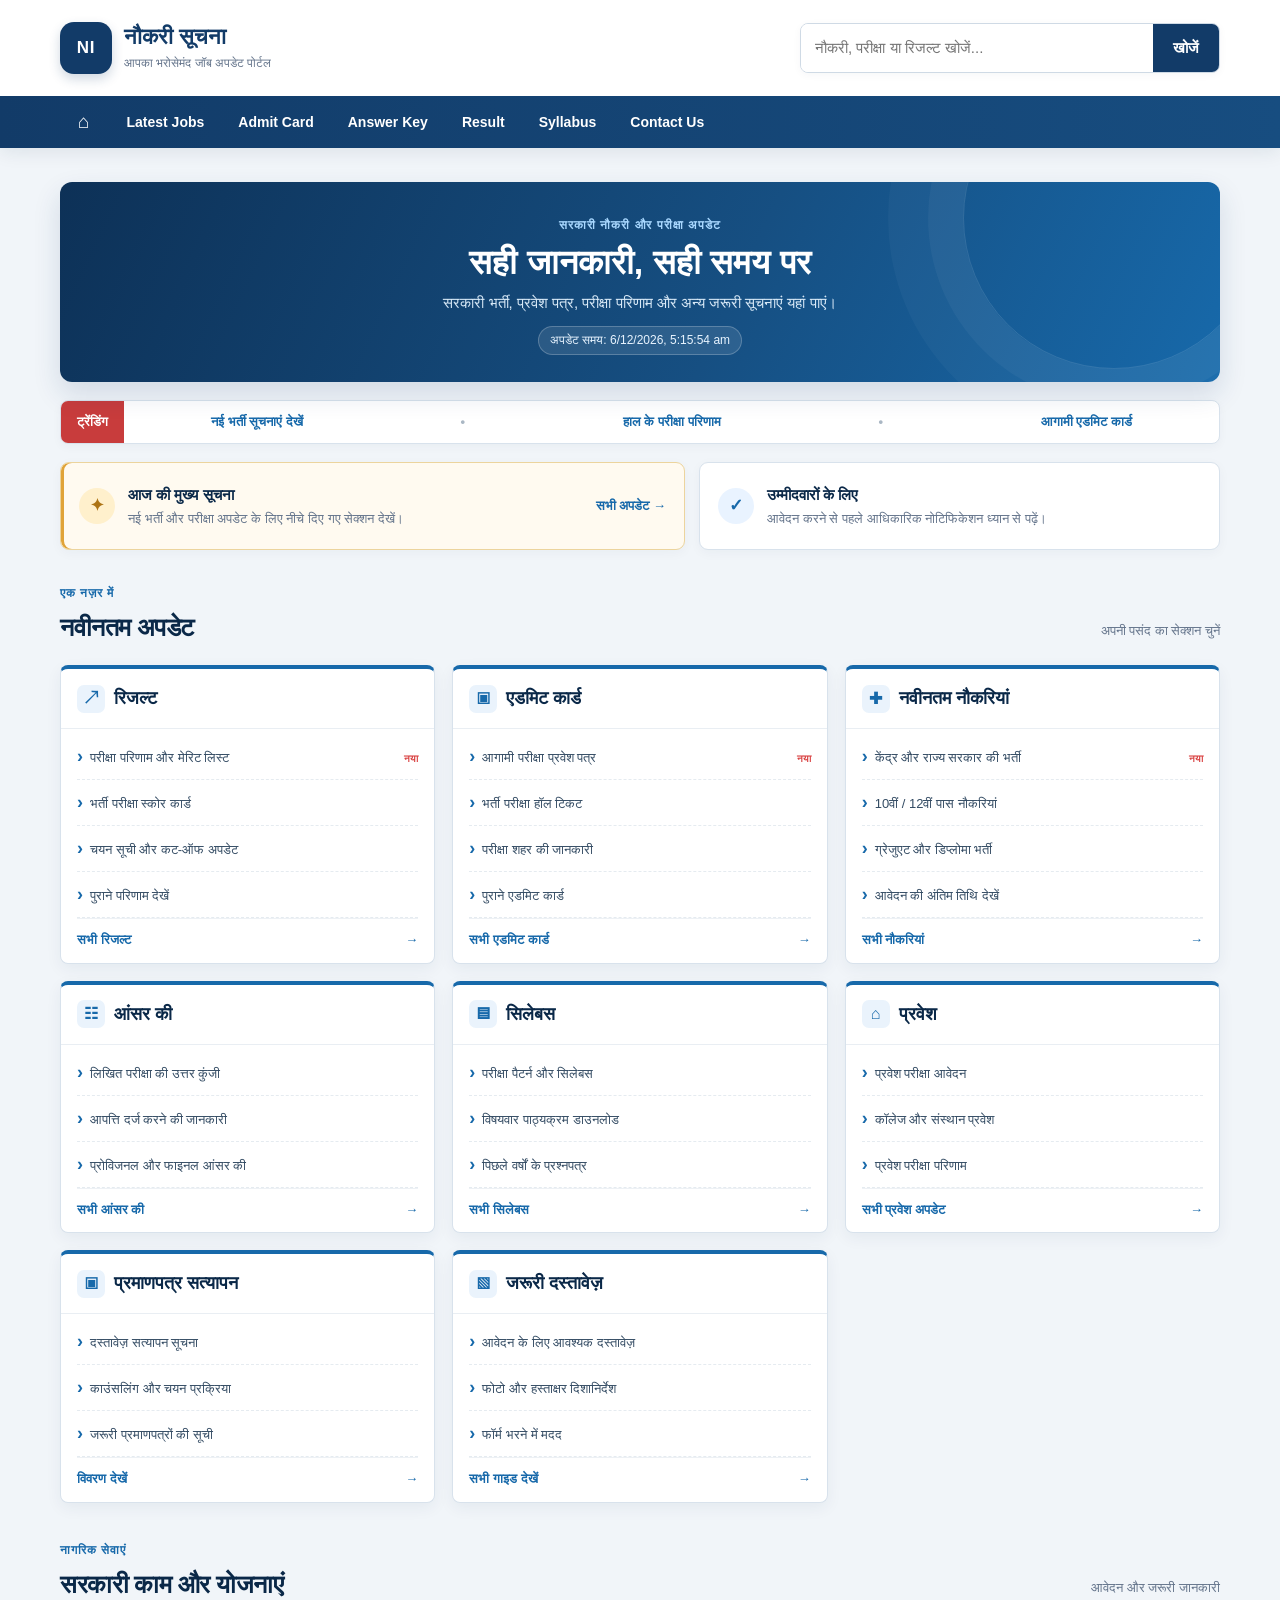
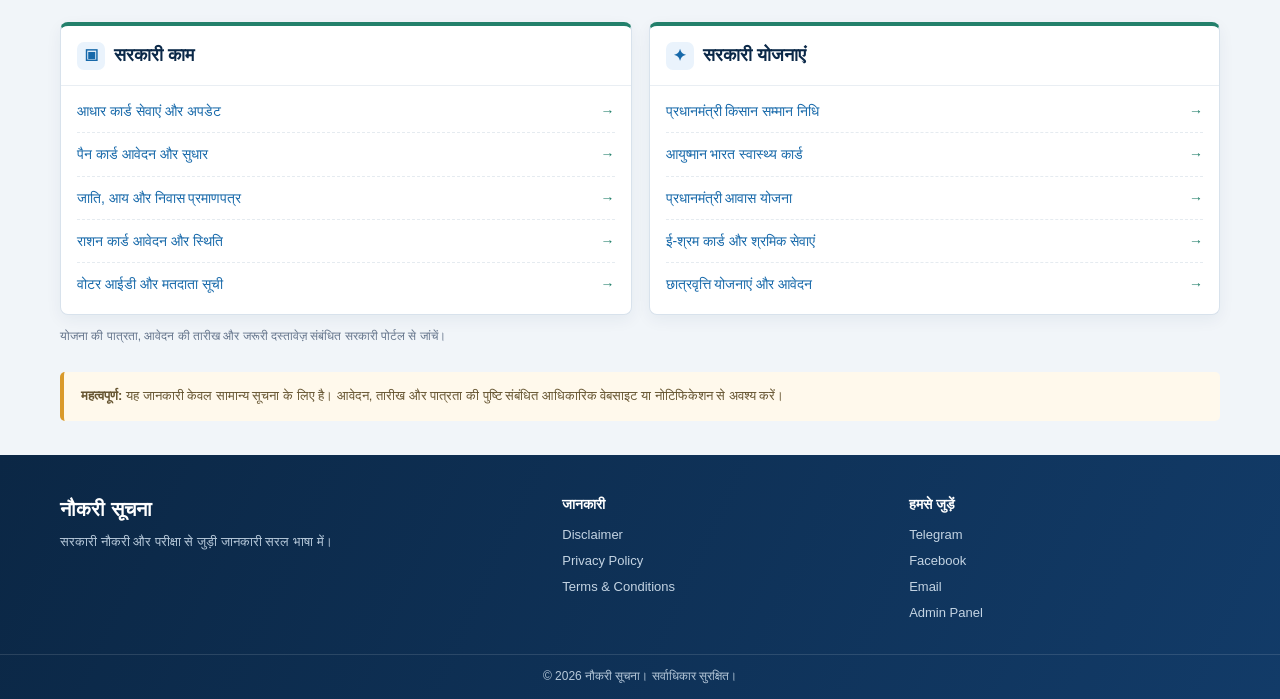
==== index.html @ ae05dd3a "Rename indexhtml to index.html" ====
<!DOCTYPE html>
<html lang="hi">
<head>
  <meta charset="UTF-8">
  <meta name="viewport" content="width=device-width, initial-scale=1">
  <meta name="description" content="नवीनतम सरकारी नौकरी, रिजल्ट, एडमिट कार्ड, आंसर की और परीक्षा अपडेट एक ही जगह पर पाएं।">
  <meta name="theme-color" content="#123b68">
  <title>नौकरी सूचना — Latest Government Jobs & Exam Updates</title>
  <link rel="stylesheet" href="styles.css">
</head>
<body>
  <header class="site-header">
    <div class="topbar">
      <a class="brand" href="#home" aria-label="नौकरी सूचना होम">
        <span class="brand-mark" aria-hidden="true">NI</span>
        <span class="brand-copy"><strong>नौकरी सूचना</strong><small>आपका भरोसेमंद जॉब अपडेट पोर्टल</small></span>
      </a>
      <form class="search-form" role="search" action="#updates">
        <label class="visually-hidden" for="site-search">नौकरी या परीक्षा खोजें</label>
        <input id="site-search" type="search" placeholder="नौकरी, परीक्षा या रिजल्ट खोजें...">
        <button type="submit">खोजें</button>
      </form>
    </div>
    <nav class="main-nav" aria-label="मुख्य नेविगेशन">
      <div class="nav-inner">
        <a class="nav-home" href="#home">⌂ <span class="visually-hidden">होम</span></a>
        <a href="#latest-jobs">Latest Jobs</a>
        <a href="#admit-card">Admit Card</a>
        <a href="#answer-key">Answer Key</a>
        <a href="#result">Result</a>
        <a href="#syllabus">Syllabus</a>
        <a href="#contact">Contact Us</a>
      </div>
    </nav>
  </header>

  <main id="home" class="page-wrap">
    <section class="welcome" aria-labelledby="welcome-title">
      <p class="eyebrow">सरकारी नौकरी और परीक्षा अपडेट</p>
      <h1 id="welcome-title">सही जानकारी, सही समय पर</h1>
      <p>सरकारी भर्ती, प्रवेश पत्र, परीक्षा परिणाम और अन्य जरूरी सूचनाएं यहां पाएं।</p>
      <div class="live-time">अपडेट समय: <time id="currentTime">लोड हो रहा है...</time></div>
    </section>

    <section class="ticker" aria-label="ट्रेंडिंग अपडेट">
      <span class="ticker-label">ट्रेंडिंग</span>
      <div class="ticker-links">
        <a href="#latest-jobs">नई भर्ती सूचनाएं देखें</a>
        <span aria-hidden="true">•</span>
        <a href="#result">हाल के परीक्षा परिणाम</a>
        <span aria-hidden="true">•</span>
        <a href="#admit-card">आगामी एडमिट कार्ड</a>
      </div>
    </section>

    <section class="notice-section" aria-label="महत्वपूर्ण सूचनाएं">
      <div class="notice-box notice-primary">
        <span class="notice-icon" aria-hidden="true">✦</span>
        <div><h2>आज की मुख्य सूचना</h2><p>नई भर्ती और परीक्षा अपडेट के लिए नीचे दिए गए सेक्शन देखें।</p></div>
        <a href="#latest-jobs" class="text-link">सभी अपडेट <span aria-hidden="true">→</span></a>
      </div>
      <div class="notice-box">
        <span class="notice-icon notice-icon-muted" aria-hidden="true">✓</span>
        <div><h2>उम्मीदवारों के लिए</h2><p>आवेदन करने से पहले आधिकारिक नोटिफिकेशन ध्यान से पढ़ें।</p></div>
      </div>
    </section>

    <section class="updates-section" id="updates" aria-labelledby="updates-title">
      <div class="section-heading">
        <div><p class="eyebrow">एक नज़र में</p><h2 id="updates-title">नवीनतम अपडेट</h2></div>
        <span class="heading-note">अपनी पसंद का सेक्शन चुनें</span>
      </div>

      <div class="updates-grid">
        <article class="update-card" id="result">
          <h3><span class="card-icon" aria-hidden="true">↗</span> रिजल्ट</h3>
          <ul class="update-list">
            <li><a href="#result">परीक्षा परिणाम और मेरिट लिस्ट</a><span class="tag tag-new">नया</span></li>
            <li><a href="#result">भर्ती परीक्षा स्कोर कार्ड</a></li>
            <li><a href="#result">चयन सूची और कट-ऑफ अपडेट</a></li>
            <li><a href="#result">पुराने परिणाम देखें</a></li>
          </ul>
          <a class="card-more" href="#result">सभी रिजल्ट <span aria-hidden="true">→</span></a>
        </article>

        <article class="update-card" id="admit-card">
          <h3><span class="card-icon" aria-hidden="true">▣</span> एडमिट कार्ड</h3>
          <ul class="update-list">
            <li><a href="#admit-card">आगामी परीक्षा प्रवेश पत्र</a><span class="tag tag-new">नया</span></li>
            <li><a href="#admit-card">भर्ती परीक्षा हॉल टिकट</a></li>
            <li><a href="#admit-card">परीक्षा शहर की जानकारी</a></li>
            <li><a href="#admit-card">पुराने एडमिट कार्ड</a></li>
          </ul>
          <a class="card-more" href="#admit-card">सभी एडमिट कार्ड <span aria-hidden="true">→</span></a>
        </article>

        <article class="update-card" id="latest-jobs">
          <h3><span class="card-icon" aria-hidden="true">✚</span> नवीनतम नौकरियां</h3>
          <ul class="update-list">
            <li><a href="#latest-jobs">केंद्र और राज्य सरकार की भर्ती</a><span class="tag tag-new">नया</span></li>
            <li><a href="#latest-jobs">10वीं / 12वीं पास नौकरियां</a></li>
            <li><a href="#latest-jobs">ग्रेजुएट और डिप्लोमा भर्ती</a></li>
            <li><a href="#latest-jobs">आवेदन की अंतिम तिथि देखें</a></li>
          </ul>
          <a class="card-more" href="#latest-jobs">सभी नौकरियां <span aria-hidden="true">→</span></a>
        </article>

        <article class="update-card" id="answer-key">
          <h3><span class="card-icon" aria-hidden="true">☷</span> आंसर की</h3>
          <ul class="update-list">
            <li><a href="#answer-key">लिखित परीक्षा की उत्तर कुंजी</a></li>
            <li><a href="#answer-key">आपत्ति दर्ज करने की जानकारी</a></li>
            <li><a href="#answer-key">प्रोविजनल और फाइनल आंसर की</a></li>
          </ul>
          <a class="card-more" href="#answer-key">सभी आंसर की <span aria-hidden="true">→</span></a>
        </article>

        <article class="update-card" id="syllabus">
          <h3><span class="card-icon" aria-hidden="true">▤</span> सिलेबस</h3>
          <ul class="update-list">
            <li><a href="#syllabus">परीक्षा पैटर्न और सिलेबस</a></li>
            <li><a href="#syllabus">विषयवार पाठ्यक्रम डाउनलोड</a></li>
            <li><a href="#syllabus">पिछले वर्षों के प्रश्नपत्र</a></li>
          </ul>
          <a class="card-more" href="#syllabus">सभी सिलेबस <span aria-hidden="true">→</span></a>
        </article>

        <article class="update-card" id="admission">
          <h3><span class="card-icon" aria-hidden="true">⌂</span> प्रवेश</h3>
          <ul class="update-list">
            <li><a href="#admission">प्रवेश परीक्षा आवेदन</a></li>
            <li><a href="#admission">कॉलेज और संस्थान प्रवेश</a></li>
            <li><a href="#admission">प्रवेश परीक्षा परिणाम</a></li>
          </ul>
          <a class="card-more" href="#admission">सभी प्रवेश अपडेट <span aria-hidden="true">→</span></a>
        </article>

        <article class="update-card" id="certificate">
          <h3><span class="card-icon" aria-hidden="true">▣</span> प्रमाणपत्र सत्यापन</h3>
          <ul class="update-list">
            <li><a href="#certificate">दस्तावेज़ सत्यापन सूचना</a></li>
            <li><a href="#certificate">काउंसलिंग और चयन प्रक्रिया</a></li>
            <li><a href="#certificate">जरूरी प्रमाणपत्रों की सूची</a></li>
          </ul>
          <a class="card-more" href="#certificate">विवरण देखें <span aria-hidden="true">→</span></a>
        </article>

        <article class="update-card" id="documents">
          <h3><span class="card-icon" aria-hidden="true">▧</span> जरूरी दस्तावेज़</h3>
          <ul class="update-list">
            <li><a href="#documents">आवेदन के लिए आवश्यक दस्तावेज़</a></li>
            <li><a href="#documents">फोटो और हस्ताक्षर दिशानिर्देश</a></li>
            <li><a href="#documents">फॉर्म भरने में मदद</a></li>
          </ul>
          <a class="card-more" href="#documents">सभी गाइड देखें <span aria-hidden="true">→</span></a>
        </article>
      </div>
    </section>

    <section class="services-section" id="sarkari-seva" aria-labelledby="services-title">
      <div class="section-heading">
        <div><p class="eyebrow">नागरिक सेवाएं</p><h2 id="services-title">सरकारी काम और योजनाएं</h2></div>
        <span class="heading-note">आवेदन और जरूरी जानकारी</span>
      </div>
      <div class="services-grid">
        <article class="service-card">
          <h3><span class="card-icon" aria-hidden="true">▣</span> सरकारी काम</h3>
          <ul class="service-list">
            <li><a href="#sarkari-seva">आधार कार्ड सेवाएं और अपडेट</a><span aria-hidden="true">→</span></li>
            <li><a href="#sarkari-seva">पैन कार्ड आवेदन और सुधार</a><span aria-hidden="true">→</span></li>
            <li><a href="#sarkari-seva">जाति, आय और निवास प्रमाणपत्र</a><span aria-hidden="true">→</span></li>
            <li><a href="#sarkari-seva">राशन कार्ड आवेदन और स्थिति</a><span aria-hidden="true">→</span></li>
            <li><a href="#sarkari-seva">वोटर आईडी और मतदाता सूची</a><span aria-hidden="true">→</span></li>
          </ul>
        </article>
        <article class="service-card">
          <h3><span class="card-icon" aria-hidden="true">✦</span> सरकारी योजनाएं</h3>
          <ul class="service-list">
            <li><a href="#sarkari-seva">प्रधानमंत्री किसान सम्मान निधि</a><span aria-hidden="true">→</span></li>
            <li><a href="#sarkari-seva">आयुष्मान भारत स्वास्थ्य कार्ड</a><span aria-hidden="true">→</span></li>
            <li><a href="#sarkari-seva">प्रधानमंत्री आवास योजना</a><span aria-hidden="true">→</span></li>
            <li><a href="#sarkari-seva">ई-श्रम कार्ड और श्रमिक सेवाएं</a><span aria-hidden="true">→</span></li>
            <li><a href="#sarkari-seva">छात्रवृत्ति योजनाएं और आवेदन</a><span aria-hidden="true">→</span></li>
          </ul>
        </article>
      </div>
      <p class="services-note">योजना की पात्रता, आवेदन की तारीख और जरूरी दस्तावेज़ संबंधित सरकारी पोर्टल से जांचें।</p>
    </section>

    <aside class="disclaimer" aria-label="महत्वपूर्ण डिस्क्लेमर">
      <strong>महत्वपूर्ण:</strong> यह जानकारी केवल सामान्य सूचना के लिए है। आवेदन, तारीख और पात्रता की पुष्टि संबंधित आधिकारिक वेबसाइट या नोटिफिकेशन से अवश्य करें।
    </aside>
  </main>

  <footer class="site-footer" id="contact">
    <div class="footer-inner">
      <div class="footer-about"><a class="footer-brand" href="#home">नौकरी सूचना</a><p>सरकारी नौकरी और परीक्षा से जुड़ी जानकारी सरल भाषा में।</p></div>
      <div class="footer-links"><h2>जानकारी</h2><a href="#disclaimer">Disclaimer</a><a href="#privacy">Privacy Policy</a><a href="#terms">Terms &amp; Conditions</a></div>
      <div class="footer-links"><h2>हमसे जुड़ें</h2><a href="#contact">Telegram</a><a href="#contact">Facebook</a><a href="mailto:info@example.com">Email</a><a href="admin.html">Admin Panel</a></div>
    </div>
    <div class="copyright">© <span id="year">2025</span> नौकरी सूचना। सर्वाधिकार सुरक्षित।</div>
  </footer>
  <script src="script.js"></script>
</body>
</html>
---- styles.css ----
* {
  box-sizing: border-box;
}

:root {
  color-scheme: light;
  --navy: #123b68;
  --navy-dark: #0b2a4c;
  --blue: #1769aa;
  --ink: #1d2b3c;
  --muted: #64748b;
  --line: #dce5ee;
  --surface: #ffffff;
  --page: #f3f6fa;
  --red: #d94343;
}

html {
  scroll-behavior: smooth;
}

body {
  margin: 0;
  background: var(--page);
  color: var(--ink);
  font-family: Arial, "Noto Sans Devanagari", "Mangal", sans-serif;
  font-size: 15px;
  line-height: 1.6;
}

a {
  color: inherit;
  text-decoration: none;
}

a:focus-visible,
button:focus-visible,
input:focus-visible {
  outline: 3px solid #f3b443;
  outline-offset: 3px;
}

.site-header {
  background: var(--surface);
  box-shadow: 0 2px 12px rgb(15 40 70 / 8%);
}

.topbar,
.nav-inner,
.page-wrap,
.footer-inner {
  width: min(1160px, calc(100% - 40px));
  margin-inline: auto;
}

.topbar {
  min-height: 96px;
  display: flex;
  align-items: center;
  justify-content: space-between;
  gap: 28px;
}

.brand {
  display: inline-flex;
  align-items: center;
  gap: 12px;
  color: var(--navy);
}

.brand-mark {
  width: 52px;
  height: 52px;
  display: grid;
  place-items: center;
  border-radius: 13px;
  background: var(--navy);
  color: #fff;
  font-size: 17px;
  font-weight: 800;
  letter-spacing: .04em;
}

.brand-copy strong,
.brand-copy small {
  display: block;
}

.brand-copy strong {
  font-size: 22px;
  line-height: 1.25;
}

.brand-copy small {
  margin-top: 3px;
  color: var(--muted);
  font-size: 12px;
}

.search-form {
  display: flex;
  width: min(420px, 48%);
  border: 1px solid var(--line);
  border-radius: 8px;
  background: #fff;
  overflow: hidden;
}

.search-form input {
  min-width: 0;
  flex: 1;
  padding: 12px 14px;
  border: 0;
  color: var(--ink);
  font: inherit;
}

.search-form input:focus {
  outline: none;
}

.search-form button {
  padding: 0 20px;
  border: 0;
  background: var(--navy);
  color: #fff;
  font: inherit;
  font-weight: 700;
  cursor: pointer;
}

.main-nav {
  background: var(--navy);
  color: #fff;
}

.nav-inner {
  display: flex;
  align-items: center;
  min-height: 48px;
  gap: 4px;
}

.nav-inner a {
  padding: 11px 15px;
  font-size: 14px;
  font-weight: 700;
  transition: background .18s ease;
}

.nav-inner a:hover,
.nav-inner a:focus-visible {
  background: var(--navy-dark);
}

.nav-inner .nav-home {
  padding-inline: 18px;
  font-size: 19px;
}

.page-wrap {
  padding-top: 30px;
  padding-bottom: 34px;
}

.welcome {
  padding: 24px 28px 20px;
  border: 1px solid #d9e7f4;
  border-radius: 12px;
  background: linear-gradient(115deg, #eaf4ff, #fff 70%);
  text-align: center;
}

.eyebrow {
  margin: 0 0 4px;
  color: var(--blue);
  font-size: 12px;
  font-weight: 800;
  letter-spacing: .08em;
  text-transform: uppercase;
}

.welcome h1 {
  margin: 0;
  color: var(--navy-dark);
  font-size: clamp(25px, 4vw, 34px);
  line-height: 1.3;
}

.welcome > p:not(.eyebrow) {
  margin: 7px 0 8px;
  color: var(--muted);
}

.live-time {
  color: #52677d;
  font-size: 12px;
}

.ticker {
  display: flex;
  align-items: stretch;
  min-height: 44px;
  margin: 18px 0;
  border: 1px solid var(--line);
  border-radius: 8px;
  background: #fff;
  overflow: hidden;
}

.ticker-label {
  display: grid;
  flex: 0 0 auto;
  place-items: center;
  padding: 0 16px;
  background: var(--red);
  color: #fff;
  font-size: 13px;
  font-weight: 800;
}

.ticker-links {
  display: flex;
  align-items: center;
  justify-content: space-around;
  flex: 1;
  gap: 12px;
  padding: 7px 14px;
  color: var(--blue);
  font-size: 13px;
  font-weight: 700;
}

.ticker-links a:hover,
.update-list a:hover,
.footer-links a:hover {
  text-decoration: underline;
}

.ticker-links span {
  color: #aab7c4;
}

.notice-section {
  display: grid;
  grid-template-columns: 1.2fr 1fr;
  gap: 14px;
  margin-bottom: 34px;
}

.notice-box {
  display: flex;
  align-items: center;
  gap: 13px;
  min-height: 88px;
  padding: 16px 18px;
  border: 1px solid var(--line);
  border-radius: 9px;
  background: #fff;
}

.notice-primary {
  border-color: #f2d89c;
  background: #fffaf0;
}

.notice-icon {
  display: grid;
  flex: 0 0 36px;
  width: 36px;
  height: 36px;
  place-items: center;
  border-radius: 50%;
  background: #fff0cc;
  color: #ad7414;
  font-size: 17px;
  font-weight: 800;
}

.notice-icon-muted {
  background: #e9f3ff;
  color: var(--blue);
}

.notice-box h2 {
  margin: 0 0 2px;
  color: var(--navy-dark);
  font-size: 15px;
}

.notice-box p {
  margin: 0;
  color: var(--muted);
  font-size: 13px;
}

.text-link {
  margin-left: auto;
  white-space: nowrap;
  color: var(--blue);
  font-size: 13px;
  font-weight: 700;
}

.section-heading {
  display: flex;
  align-items: end;
  justify-content: space-between;
  margin-bottom: 15px;
}

.section-heading h2 {
  margin: 0;
  color: var(--navy-dark);
  font-size: 25px;
}

.heading-note {
  padding-bottom: 5px;
  color: var(--muted);
  font-size: 13px;
}

.updates-grid {
  display: grid;
  grid-template-columns: repeat(3, minmax(0, 1fr));
  gap: 17px;
}

.update-card {
  display: flex;
  min-height: 250px;
  flex-direction: column;
  border: 1px solid var(--line);
  border-top: 4px solid var(--blue);
  border-radius: 8px;
  background: var(--surface);
  box-shadow: 0 3px 12px rgb(21 49 78 / 4%);
  overflow: hidden;
}

.update-card h3 {
  display: flex;
  align-items: center;
  gap: 9px;
  margin: 0;
  padding: 13px 16px;
  border-bottom: 1px solid #e9eef3;
  color: var(--navy-dark);
  font-size: 18px;
}

.card-icon {
  display: grid;
  width: 28px;
  height: 28px;
  place-items: center;
  border-radius: 7px;
  background: #eaf3fc;
  color: var(--blue);
  font-size: 16px;
}

.update-list {
  display: grid;
  gap: 0;
  margin: 0;
  padding: 5px 16px 0;
  list-style: none;
}

.update-list li {
  display: flex;
  align-items: baseline;
  justify-content: space-between;
  gap: 7px;
  padding: 9px 0;
  border-bottom: 1px dashed #e5ebf0;
  color: #334b63;
  font-size: 13px;
}

.update-list li::before {
  content: "›";
  color: var(--blue);
  font-size: 18px;
  font-weight: 800;
}

.update-list li a {
  flex: 1;
}

.tag {
  color: var(--red);
  font-size: 10px;
  font-weight: 800;
  text-transform: uppercase;
}

.card-more {
  display: flex;
  justify-content: space-between;
  margin: auto 16px 12px;
  padding-top: 11px;
  color: var(--blue);
  font-size: 13px;
  font-weight: 800;
}

.disclaimer {
  margin-top: 26px;
  padding: 14px 17px;
  border-left: 4px solid #e0a338;
  border-radius: 5px;
  background: #fff9ec;
  color: #665531;
  font-size: 13px;
}

.site-footer {
  background: #102f51;
  color: #dce7f1;
}

.footer-inner {
  display: grid;
  grid-template-columns: 1.5fr 1fr 1fr;
  gap: 36px;
  padding-top: 32px;
  padding-bottom: 27px;
}

.footer-brand {
  color: #fff;
  font-size: 20px;
  font-weight: 800;
}

.footer-about p {
  max-width: 330px;
  margin: 7px 0 0;
  color: #b7c9da;
  font-size: 13px;
}

.footer-links {
  display: grid;
  align-content: start;
  gap: 5px;
  font-size: 13px;
}

.footer-links h2 {
  margin: 0 0 5px;
  color: #fff;
  font-size: 14px;
}

.footer-links a {
  width: fit-content;
  color: #c4d4e3;
}

.copyright {
  padding: 12px 20px;
  border-top: 1px solid rgb(255 255 255 / 12%);
  color: #b7c9da;
  font-size: 12px;
  text-align: center;
}

.visually-hidden {
  position: absolute;
  width: 1px;
  height: 1px;
  padding: 0;
  margin: -1px;
  overflow: hidden;
  clip: rect(0, 0, 0, 0);
  white-space: nowrap;
  border: 0;
}

@media (max-width: 800px) {
  .nav-inner {
    width: 100%;
    overflow-x: auto;
    scrollbar-width: thin;
  }

  .nav-inner a {
    flex: 0 0 auto;
  }

  .updates-grid {
    grid-template-columns: repeat(2, minmax(0, 1fr));
  }

  .notice-section {
    grid-template-columns: 1fr;
  }
}

@media (max-width: 560px) {
  .topbar,
  .page-wrap,
  .footer-inner {
    width: min(100% - 28px, 1160px);
  }

  .topbar {
    min-height: auto;
    align-items: stretch;
    flex-direction: column;
    gap: 13px;
    padding-top: 15px;
    padding-bottom: 14px;
  }

  .brand-mark {
    width: 45px;
    height: 45px;
  }

  .brand-copy strong {
    font-size: 19px;
  }

  .search-form {
    width: 100%;
  }

  .search-form input {
    padding: 10px 12px;
    font-size: 13px;
  }

  .search-form button {
    padding-inline: 16px;
  }

  .nav-inner a {
    padding: 10px 12px;
    font-size: 13px;
  }

  .page-wrap {
    padding-top: 18px;
  }

  .welcome {
    padding: 19px 14px 16px;
  }

  .welcome > p:not(.eyebrow) {
    font-size: 13px;
  }

  .ticker {
    align-items: stretch;
  }

  .ticker-label {
    padding-inline: 11px;
    font-size: 12px;
  }

  .ticker-links {
    flex-wrap: wrap;
    justify-content: flex-start;
    gap: 3px 8px;
    padding: 8px 10px;
    font-size: 12px;
  }

  .notice-section {
    gap: 10px;
    margin-bottom: 26px;
  }

  .notice-box {
    align-items: flex-start;
    padding: 13px;
  }

  .text-link {
    align-self: center;
    font-size: 12px;
  }

  .section-heading {
    align-items: flex-start;
    flex-direction: column;
    gap: 2px;
  }

  .section-heading h2 {
    font-size: 22px;
  }

  .updates-grid {
    grid-template-columns: 1fr;
    gap: 12px;
  }

  .update-card {
    min-height: auto;
  }

  .footer-inner {
    grid-template-columns: 1fr 1fr;
    gap: 22px 16px;
  }

  .footer-about {
    grid-column: 1 / -1;
  }
}

@media (prefers-reduced-motion: reduce) {
  html {
    scroll-behavior: auto;
  }
}

/* Refined visual finish */
:root {
  --navy: #123b68;
  --navy-dark: #0a2848;
  --blue: #1769aa;
  --page: #f1f5f9;
  --line: #d8e2ec;
}

.site-header {
  position: relative;
  z-index: 5;
  box-shadow: 0 4px 18px rgb(15 40 70 / 9%);
}

.brand-mark {
  border-radius: 14px;
  box-shadow: 0 5px 12px rgb(18 59 104 / 20%);
}

.search-form {
  border-color: #cfdae5;
  box-shadow: 0 2px 8px rgb(20 48 76 / 4%);
}

.search-form button {
  transition: background .18s ease;
}

.search-form button:hover {
  background: #0a2848;
}

.main-nav {
  background: linear-gradient(90deg, #123b68, #174d80);
}

.nav-inner a {
  border-radius: 6px;
}

.page-wrap {
  padding-top: 34px;
}

.welcome {
  position: relative;
  overflow: hidden;
  padding: 34px 28px 27px;
  border: 0;
  background: linear-gradient(115deg, #0d3157 0%, #164f82 58%, #1769aa 100%);
  box-shadow: 0 12px 28px rgb(18 59 104 / 14%);
  color: #fff;
}

.welcome::after {
  position: absolute;
  top: -115px;
  right: -45px;
  width: 300px;
  height: 300px;
  border: 1px solid rgb(255 255 255 / 12%);
  border-radius: 50%;
  box-shadow: 0 0 0 35px rgb(255 255 255 / 4%), 0 0 0 75px rgb(255 255 255 / 3%);
  content: "";
  pointer-events: none;
}

.welcome .eyebrow {
  color: #a9d8ff;
}

.welcome h1 {
  position: relative;
  z-index: 1;
  color: #fff;
}

.welcome > p:not(.eyebrow) {
  color: #d8e9f7;
}

.live-time {
  display: inline-block;
  margin-top: 3px;
  padding: 4px 11px;
  border: 1px solid rgb(255 255 255 / 22%);
  border-radius: 999px;
  background: rgb(255 255 255 / 10%);
  color: #e8f4ff;
}

.ticker {
  box-shadow: 0 3px 10px rgb(21 49 78 / 4%);
}

.ticker-label {
  background: #c83c3c;
}

.notice-box {
  box-shadow: 0 3px 12px rgb(21 49 78 / 4%);
}

.notice-primary {
  border-color: #ecd49d;
  box-shadow: inset 3px 0 #e0a338, 0 3px 12px rgb(21 49 78 / 4%);
}

.section-heading {
  margin-bottom: 18px;
}

.section-heading h2 {
  letter-spacing: -.02em;
}

.update-card {
  border-top-width: 4px;
  box-shadow: 0 5px 16px rgb(21 49 78 / 6%);
  transition: transform .18s ease, box-shadow .18s ease;
}

.update-card:hover {
  transform: translateY(-3px);
  box-shadow: 0 11px 24px rgb(21 49 78 / 11%);
}

.update-card h3 {
  padding-block: 15px;
}

.update-list li {
  line-height: 1.5;
}

.card-more {
  border-top: 1px solid #edf1f5;
}

.disclaimer {
  border-left-color: #d99a2b;
}

.site-footer {
  background: linear-gradient(115deg, #0b2745, #123b68);
}

.footer-inner {
  padding-top: 38px;
  padding-bottom: 31px;
}

.footer-brand:hover,
.footer-links a:hover {
  color: #fff;
}

@media (max-width: 560px) {
  .page-wrap {
    padding-top: 20px;
  }

  .welcome {
    padding: 25px 16px 21px;
  }

  .welcome::after {
    right: -190px;
  }
}

@media (prefers-reduced-motion: reduce) {
  .update-card,
  .search-form button {
    transition: none;
  }
}

.services-section {
  margin-top: 38px;
}

.services-grid {
  display: grid;
  grid-template-columns: repeat(2, minmax(0, 1fr));
  gap: 17px;
}

.service-card {
  border: 1px solid var(--line);
  border-top: 4px solid #23806b;
  border-radius: 8px;
  background: var(--surface);
  box-shadow: 0 5px 16px rgb(21 49 78 / 6%);
  overflow: hidden;
}

.service-card h3 {
  display: flex;
  align-items: center;
  gap: 9px;
  margin: 0;
  padding: 15px 16px;
  border-bottom: 1px solid #e9eef3;
  color: var(--navy-dark);
  font-size: 18px;
}

.service-list {
  margin: 0;
  padding: 4px 16px 8px;
  list-style: none;
}

.service-list li {
  display: flex;
  align-items: center;
  justify-content: space-between;
  gap: 12px;
  padding: 10px 0;
  border-bottom: 1px dashed #e5ebf0;
  color: var(--blue);
  font-size: 14px;
}

.service-list li:last-child {
  border-bottom: 0;
}

.service-list li span {
  color: #23806b;
  font-weight: 800;
}

.service-list a:hover {
  text-decoration: underline;
}

.services-note {
  margin: 12px 0 0;
  color: var(--muted);
  font-size: 12px;
}

@media (max-width: 560px) {
  .services-grid {
    grid-template-columns: 1fr;
    gap: 12px;
  }
}
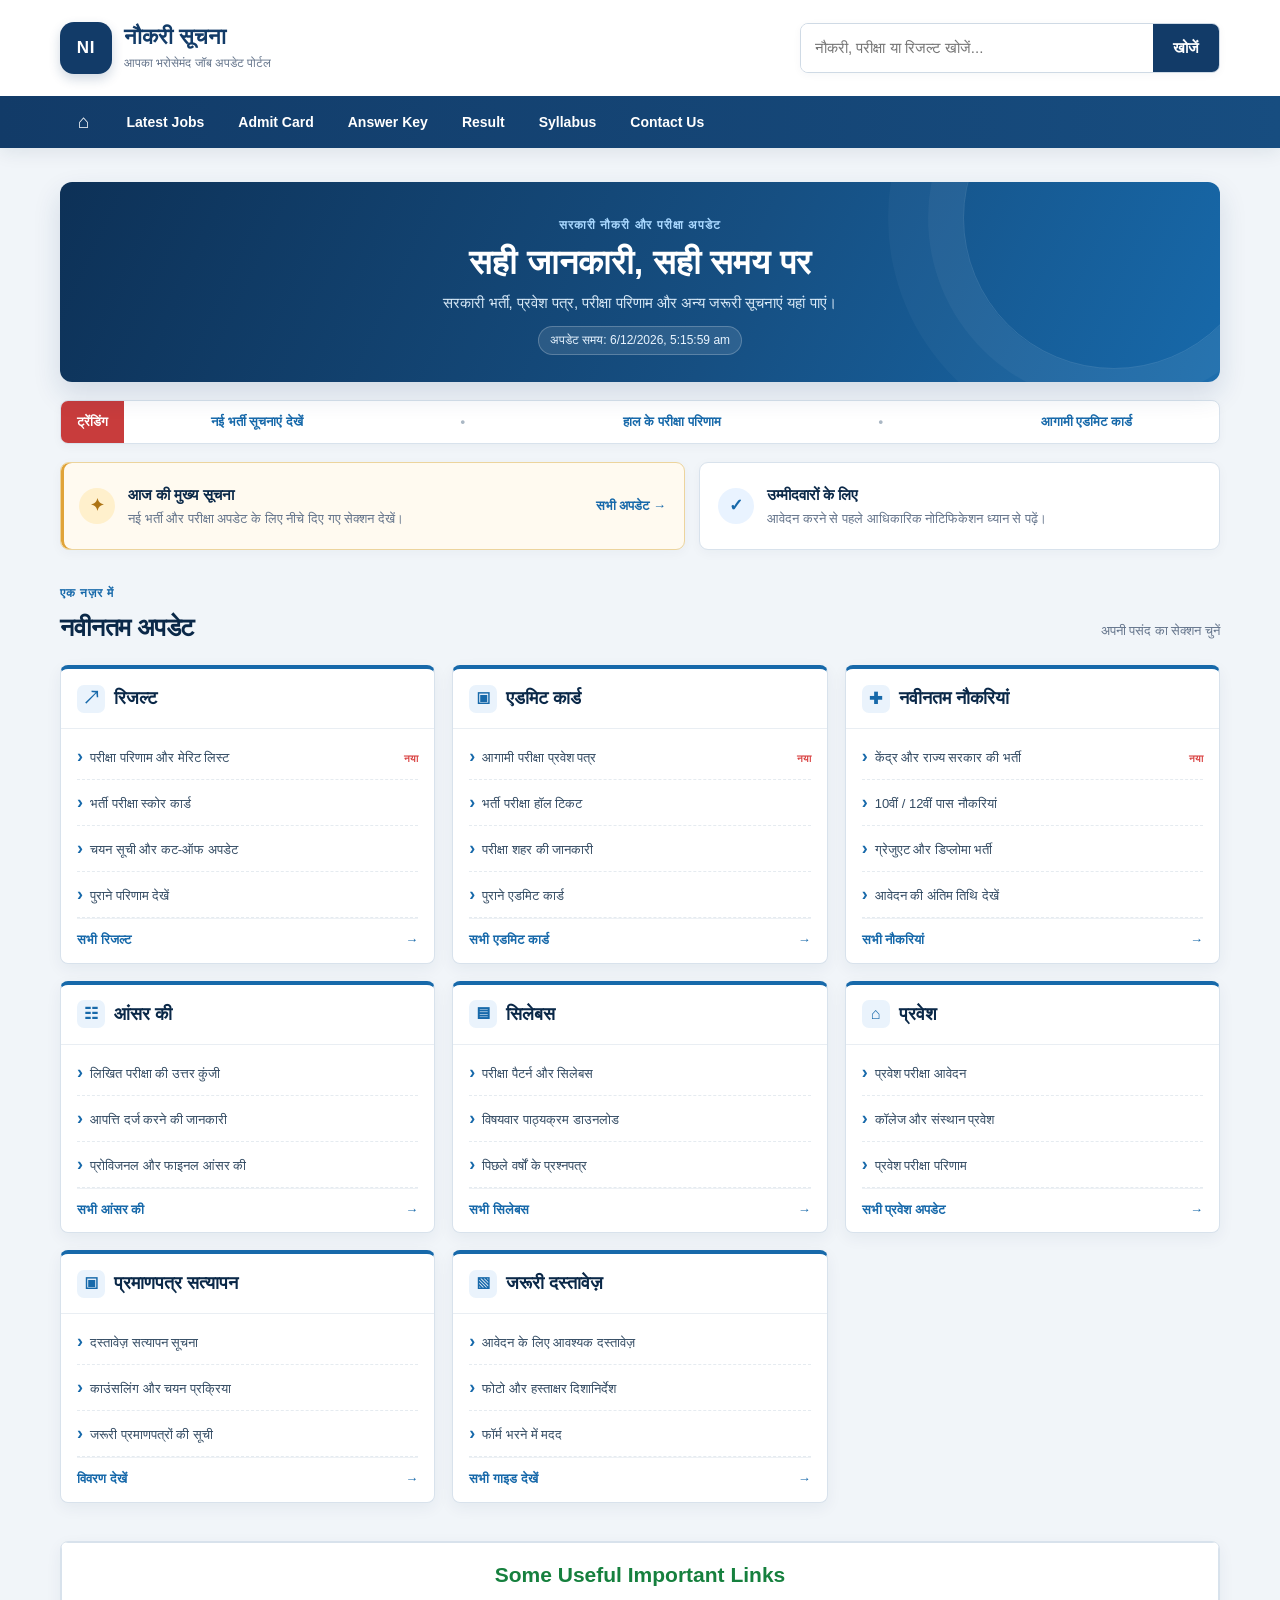
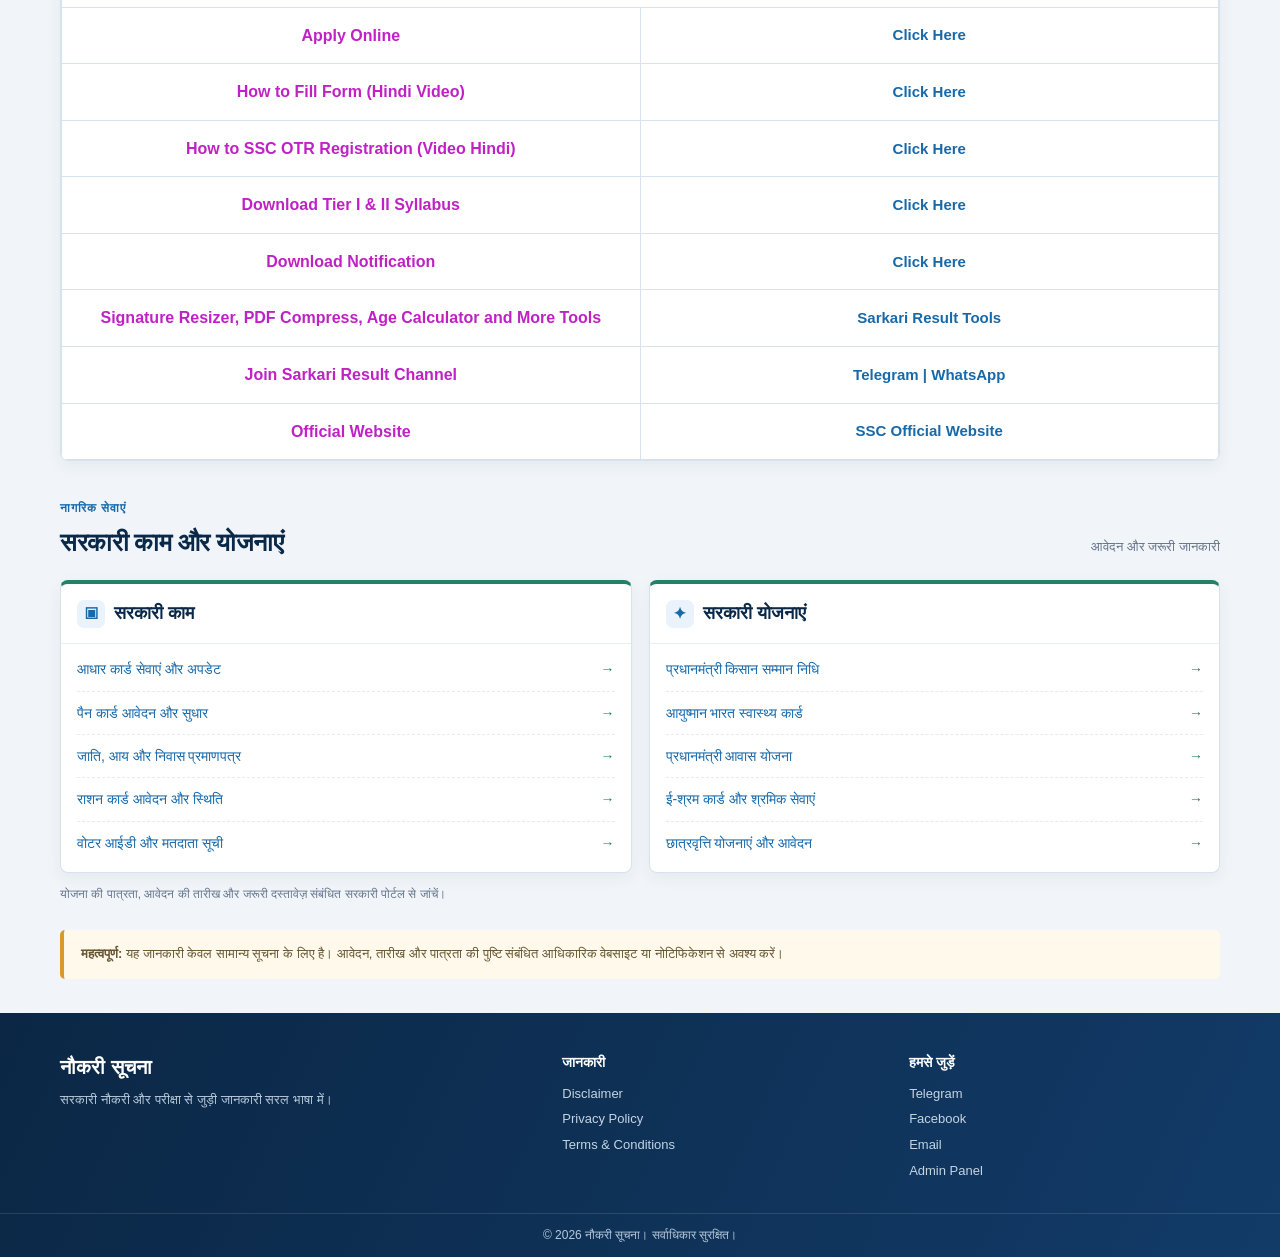
==== commit c33a7c60: "Add files via upload" ====
--- a/index.html
+++ b/index.html
@@ -157,6 +157,15 @@
       </div>
     </section>
 
+    <section class="useful-links-section" aria-labelledby="useful-links-title">
+      <div class="useful-links-table-wrap">
+        <table class="useful-links-table">
+          <thead><tr><th id="useful-links-title" colspan="2">Some Useful Important Links</th></tr></thead>
+          <tbody id="usefulLinksBody"></tbody>
+        </table>
+      </div>
+    </section>
+
     <section class="services-section" id="sarkari-seva" aria-labelledby="services-title">
       <div class="section-heading">
         <div><p class="eyebrow">नागरिक सेवाएं</p><h2 id="services-title">सरकारी काम और योजनाएं</h2></div>
--- a/styles.css
+++ b/styles.css
@@ -875,3 +875,62 @@
     gap: 12px;
   }
 }
+
+.useful-links-section {
+  margin-top: 38px;
+}
+
+.useful-links-table-wrap {
+  overflow-x: auto;
+  border: 1px solid var(--line);
+  border-radius: 8px;
+  background: #fff;
+  box-shadow: 0 5px 16px rgb(21 49 78 / 6%);
+}
+
+.useful-links-table {
+  width: 100%;
+  border-collapse: collapse;
+  text-align: center;
+}
+
+.useful-links-table th,
+.useful-links-table td {
+  width: 50%;
+  padding: 15px 18px;
+  border: 1px solid var(--line);
+}
+
+ .useful-links-table th {
+  background: #fff;
+  color: #16803e;
+  font-size: 21px;
+}
+
+
+.useful-links-table td:first-child {
+  color: #bf21c5;
+  font-size: 16px;
+  font-weight: 700;
+}
+
+.useful-links-table td:last-child a {
+  color: var(--blue);
+  font-weight: 700;
+}
+
+.useful-links-table td:last-child a:hover {
+  text-decoration: underline;
+}
+
+@media (max-width: 560px) {
+  .useful-links-section {
+    margin-top: 28px;
+  }
+
+  .useful-links-table th,
+  .useful-links-table td {
+    padding: 11px 9px;
+    font-size: 13px;
+  }
+}
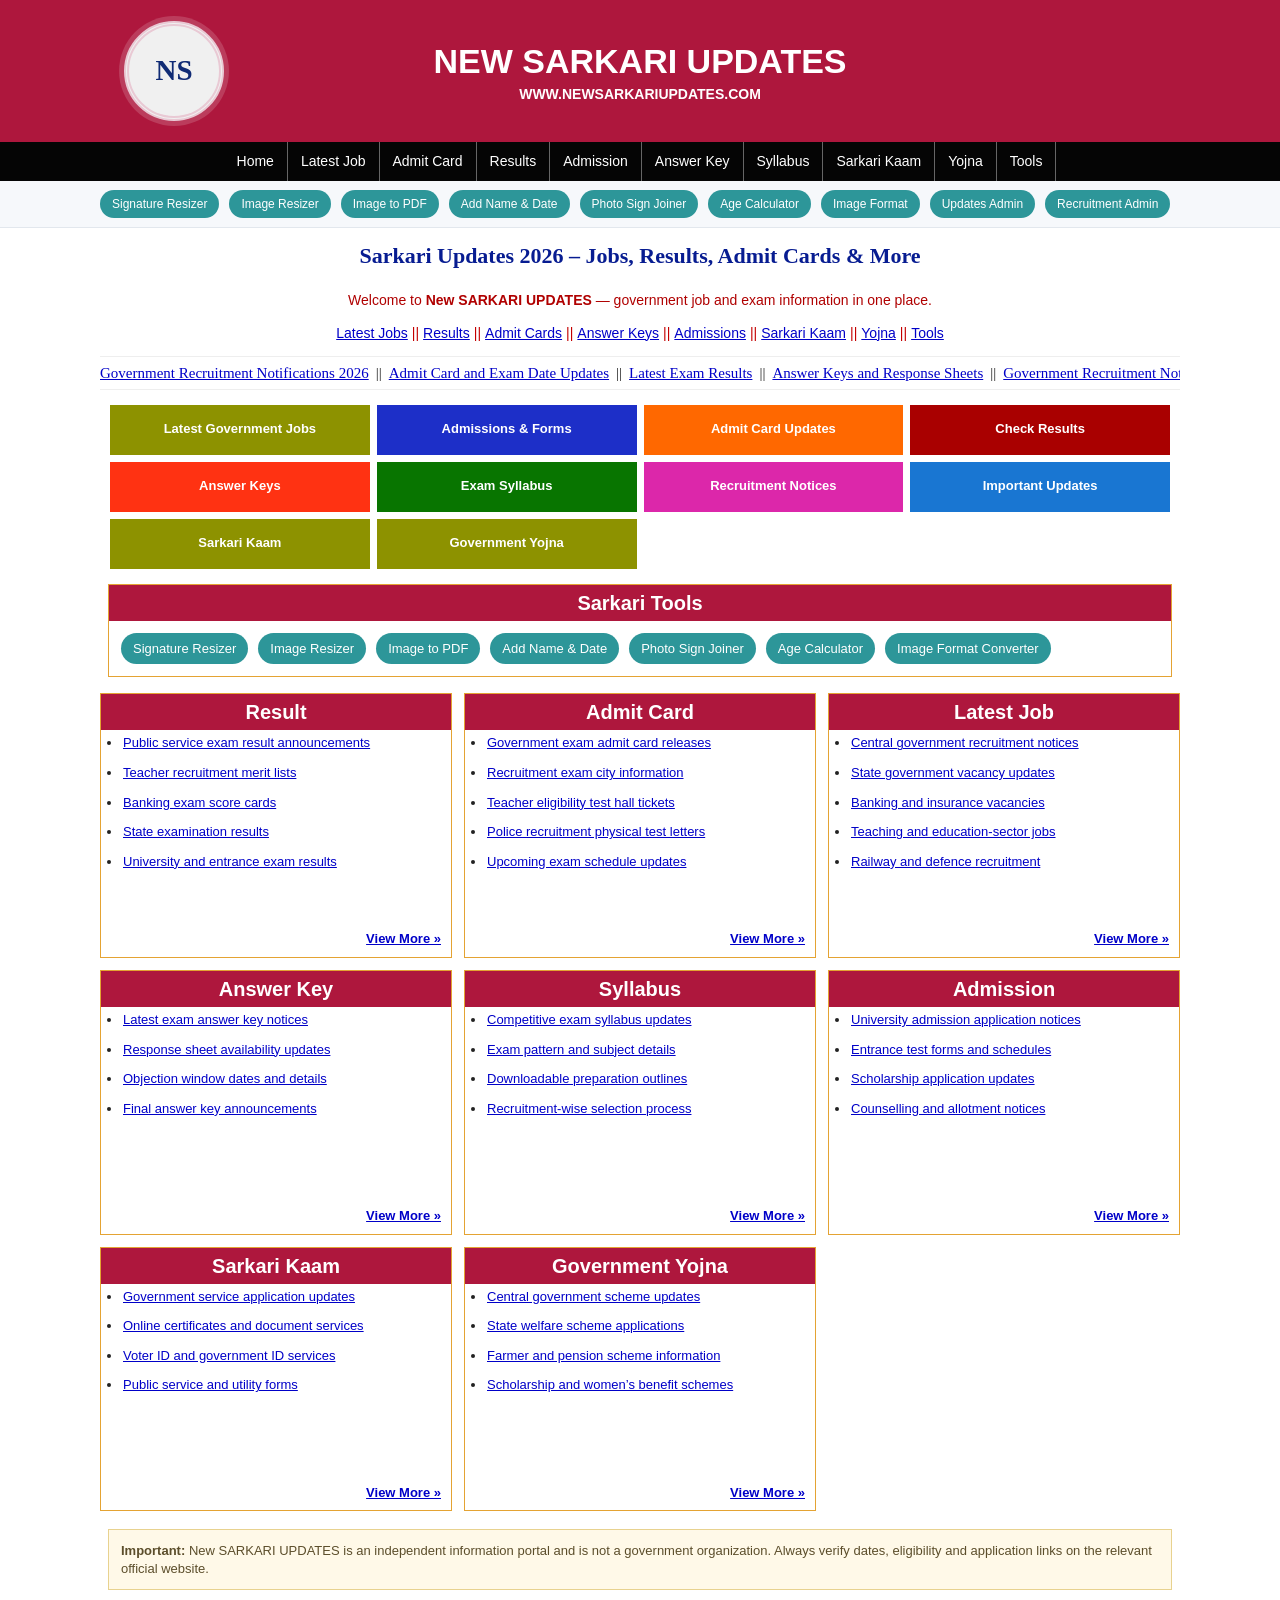
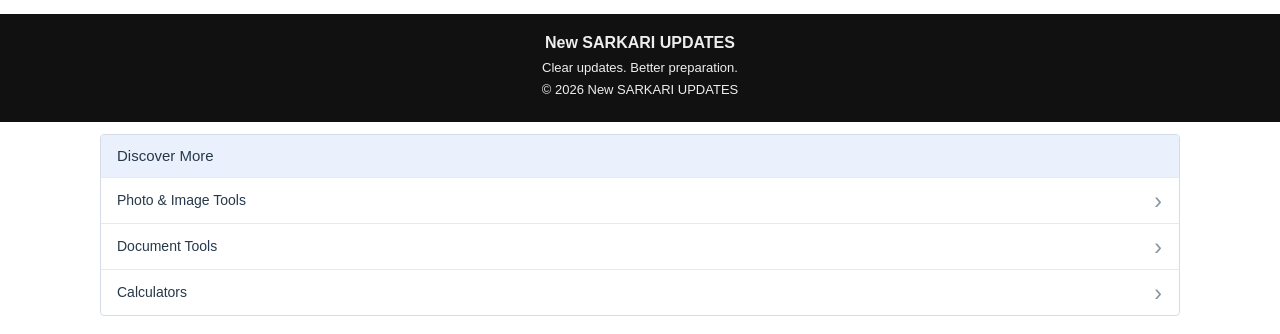
==== commit 482b7148: "Add files via upload" ====
--- a/index.html
+++ b/index.html
@@ -1,214 +1,220 @@
 <!DOCTYPE html>
-<html lang="hi">
+<html lang="en">
 <head>
   <meta charset="UTF-8">
   <meta name="viewport" content="width=device-width, initial-scale=1">
-  <meta name="description" content="नवीनतम सरकारी नौकरी, रिजल्ट, एडमिट कार्ड, आंसर की और परीक्षा अपडेट एक ही जगह पर पाएं।">
-  <meta name="theme-color" content="#123b68">
-  <title>नौकरी सूचना — Latest Government Jobs & Exam Updates</title>
+  <meta name="description" content="New SARKARI UPDATES — government jobs, results, admit cards and exam updates.">
+  <title>New SARKARI UPDATES | Jobs, Results & Admit Cards</title>
   <link rel="stylesheet" href="styles.css">
+  <script src="script.js" defer></script>
 </head>
-<body>
+<body id="home">
   <header class="site-header">
-    <div class="topbar">
-      <a class="brand" href="#home" aria-label="नौकरी सूचना होम">
-        <span class="brand-mark" aria-hidden="true">NI</span>
-        <span class="brand-copy"><strong>नौकरी सूचना</strong><small>आपका भरोसेमंद जॉब अपडेट पोर्टल</small></span>
-      </a>
-      <form class="search-form" role="search" action="#updates">
-        <label class="visually-hidden" for="site-search">नौकरी या परीक्षा खोजें</label>
-        <input id="site-search" type="search" placeholder="नौकरी, परीक्षा या रिजल्ट खोजें...">
-        <button type="submit">खोजें</button>
-      </form>
+    <div class="brand-row">
+      <a class="brand-mark" href="#home" aria-label="New SARKARI UPDATES home">NS</a>
+      <div class="brand-copy">
+        <a class="brand-title" href="#home">NEW SARKARI UPDATES</a>
+        <p>WWW.NEWSARKARIUPDATES.COM</p>
+      </div>
     </div>
-    <nav class="main-nav" aria-label="मुख्य नेविगेशन">
-      <div class="nav-inner">
-        <a class="nav-home" href="#home">⌂ <span class="visually-hidden">होम</span></a>
-        <a href="#latest-jobs">Latest Jobs</a>
-        <a href="#admit-card">Admit Card</a>
-        <a href="#answer-key">Answer Key</a>
-        <a href="#result">Result</a>
-        <a href="#syllabus">Syllabus</a>
-        <a href="#contact">Contact Us</a>
-      </div>
+    <button class="menu-toggle" type="button" aria-expanded="false" aria-controls="main-nav">☰ Menu</button>
+    <nav class="main-nav" id="main-nav" aria-label="Main navigation">
+      <a href="#home">Home</a>
+      <a href="#latest-jobs">Latest Job</a>
+      <a href="#admit-card">Admit Card</a>
+      <a href="#result">Results</a>
+      <a href="#admission">Admission</a>
+      <a href="#answer-key">Answer Key</a>
+      <a href="#syllabus">Syllabus</a>
+      <a href="#sarkari-kaam">Sarkari Kaam</a>
+      <a href="#yojna">Yojna</a>
+      <a href="#tools">Tools</a>
     </nav>
+    <div class="header-tools" aria-label="Quick access to Sarkari tools">
+      <a href="signature-resizer.html">Signature Resizer</a>
+      <a href="image-resizer.html">Image Resizer</a>
+      <a href="image-to-pdf.html">Image to PDF</a>
+      <a href="add-name-date.html">Add Name &amp; Date</a>
+      <a href="photo-sign-joiner.html">Photo Sign Joiner</a>
+      <a href="age-calculator.html">Age Calculator</a>
+      <a href="image-format.html">Image Format</a>
+      <a href="update-admin.html">Updates Admin</a>
+      <a href="admin.html">Recruitment Admin</a>
+    </div>
   </header>
 
-  <main id="home" class="page-wrap">
-    <section class="welcome" aria-labelledby="welcome-title">
-      <p class="eyebrow">सरकारी नौकरी और परीक्षा अपडेट</p>
-      <h1 id="welcome-title">सही जानकारी, सही समय पर</h1>
-      <p>सरकारी भर्ती, प्रवेश पत्र, परीक्षा परिणाम और अन्य जरूरी सूचनाएं यहां पाएं।</p>
-      <div class="live-time">अपडेट समय: <time id="currentTime">लोड हो रहा है...</time></div>
-    </section>
-
-    <section class="ticker" aria-label="ट्रेंडिंग अपडेट">
-      <span class="ticker-label">ट्रेंडिंग</span>
-      <div class="ticker-links">
-        <a href="#latest-jobs">नई भर्ती सूचनाएं देखें</a>
-        <span aria-hidden="true">•</span>
-        <a href="#result">हाल के परीक्षा परिणाम</a>
-        <span aria-hidden="true">•</span>
-        <a href="#admit-card">आगामी एडमिट कार्ड</a>
-      </div>
-    </section>
-
-    <section class="notice-section" aria-label="महत्वपूर्ण सूचनाएं">
-      <div class="notice-box notice-primary">
-        <span class="notice-icon" aria-hidden="true">✦</span>
-        <div><h2>आज की मुख्य सूचना</h2><p>नई भर्ती और परीक्षा अपडेट के लिए नीचे दिए गए सेक्शन देखें।</p></div>
-        <a href="#latest-jobs" class="text-link">सभी अपडेट <span aria-hidden="true">→</span></a>
-      </div>
-      <div class="notice-box">
-        <span class="notice-icon notice-icon-muted" aria-hidden="true">✓</span>
-        <div><h2>उम्मीदवारों के लिए</h2><p>आवेदन करने से पहले आधिकारिक नोटिफिकेशन ध्यान से पढ़ें।</p></div>
-      </div>
-    </section>
-
-    <section class="updates-section" id="updates" aria-labelledby="updates-title">
-      <div class="section-heading">
-        <div><p class="eyebrow">एक नज़र में</p><h2 id="updates-title">नवीनतम अपडेट</h2></div>
-        <span class="heading-note">अपनी पसंद का सेक्शन चुनें</span>
-      </div>
-
-      <div class="updates-grid">
-        <article class="update-card" id="result">
-          <h3><span class="card-icon" aria-hidden="true">↗</span> रिजल्ट</h3>
-          <ul class="update-list">
-            <li><a href="#result">परीक्षा परिणाम और मेरिट लिस्ट</a><span class="tag tag-new">नया</span></li>
-            <li><a href="#result">भर्ती परीक्षा स्कोर कार्ड</a></li>
-            <li><a href="#result">चयन सूची और कट-ऑफ अपडेट</a></li>
-            <li><a href="#result">पुराने परिणाम देखें</a></li>
-          </ul>
-          <a class="card-more" href="#result">सभी रिजल्ट <span aria-hidden="true">→</span></a>
-        </article>
-
-        <article class="update-card" id="admit-card">
-          <h3><span class="card-icon" aria-hidden="true">▣</span> एडमिट कार्ड</h3>
-          <ul class="update-list">
-            <li><a href="#admit-card">आगामी परीक्षा प्रवेश पत्र</a><span class="tag tag-new">नया</span></li>
-            <li><a href="#admit-card">भर्ती परीक्षा हॉल टिकट</a></li>
-            <li><a href="#admit-card">परीक्षा शहर की जानकारी</a></li>
-            <li><a href="#admit-card">पुराने एडमिट कार्ड</a></li>
-          </ul>
-          <a class="card-more" href="#admit-card">सभी एडमिट कार्ड <span aria-hidden="true">→</span></a>
-        </article>
-
-        <article class="update-card" id="latest-jobs">
-          <h3><span class="card-icon" aria-hidden="true">✚</span> नवीनतम नौकरियां</h3>
-          <ul class="update-list">
-            <li><a href="#latest-jobs">केंद्र और राज्य सरकार की भर्ती</a><span class="tag tag-new">नया</span></li>
-            <li><a href="#latest-jobs">10वीं / 12वीं पास नौकरियां</a></li>
-            <li><a href="#latest-jobs">ग्रेजुएट और डिप्लोमा भर्ती</a></li>
-            <li><a href="#latest-jobs">आवेदन की अंतिम तिथि देखें</a></li>
-          </ul>
-          <a class="card-more" href="#latest-jobs">सभी नौकरियां <span aria-hidden="true">→</span></a>
-        </article>
-
-        <article class="update-card" id="answer-key">
-          <h3><span class="card-icon" aria-hidden="true">☷</span> आंसर की</h3>
-          <ul class="update-list">
-            <li><a href="#answer-key">लिखित परीक्षा की उत्तर कुंजी</a></li>
-            <li><a href="#answer-key">आपत्ति दर्ज करने की जानकारी</a></li>
-            <li><a href="#answer-key">प्रोविजनल और फाइनल आंसर की</a></li>
-          </ul>
-          <a class="card-more" href="#answer-key">सभी आंसर की <span aria-hidden="true">→</span></a>
-        </article>
-
-        <article class="update-card" id="syllabus">
-          <h3><span class="card-icon" aria-hidden="true">▤</span> सिलेबस</h3>
-          <ul class="update-list">
-            <li><a href="#syllabus">परीक्षा पैटर्न और सिलेबस</a></li>
-            <li><a href="#syllabus">विषयवार पाठ्यक्रम डाउनलोड</a></li>
-            <li><a href="#syllabus">पिछले वर्षों के प्रश्नपत्र</a></li>
-          </ul>
-          <a class="card-more" href="#syllabus">सभी सिलेबस <span aria-hidden="true">→</span></a>
-        </article>
-
-        <article class="update-card" id="admission">
-          <h3><span class="card-icon" aria-hidden="true">⌂</span> प्रवेश</h3>
-          <ul class="update-list">
-            <li><a href="#admission">प्रवेश परीक्षा आवेदन</a></li>
-            <li><a href="#admission">कॉलेज और संस्थान प्रवेश</a></li>
-            <li><a href="#admission">प्रवेश परीक्षा परिणाम</a></li>
-          </ul>
-          <a class="card-more" href="#admission">सभी प्रवेश अपडेट <span aria-hidden="true">→</span></a>
-        </article>
-
-        <article class="update-card" id="certificate">
-          <h3><span class="card-icon" aria-hidden="true">▣</span> प्रमाणपत्र सत्यापन</h3>
-          <ul class="update-list">
-            <li><a href="#certificate">दस्तावेज़ सत्यापन सूचना</a></li>
-            <li><a href="#certificate">काउंसलिंग और चयन प्रक्रिया</a></li>
-            <li><a href="#certificate">जरूरी प्रमाणपत्रों की सूची</a></li>
-          </ul>
-          <a class="card-more" href="#certificate">विवरण देखें <span aria-hidden="true">→</span></a>
-        </article>
-
-        <article class="update-card" id="documents">
-          <h3><span class="card-icon" aria-hidden="true">▧</span> जरूरी दस्तावेज़</h3>
-          <ul class="update-list">
-            <li><a href="#documents">आवेदन के लिए आवश्यक दस्तावेज़</a></li>
-            <li><a href="#documents">फोटो और हस्ताक्षर दिशानिर्देश</a></li>
-            <li><a href="#documents">फॉर्म भरने में मदद</a></li>
-          </ul>
-          <a class="card-more" href="#documents">सभी गाइड देखें <span aria-hidden="true">→</span></a>
-        </article>
-      </div>
-    </section>
-
-    <section class="useful-links-section" aria-labelledby="useful-links-title">
-      <div class="useful-links-table-wrap">
-        <table class="useful-links-table">
-          <thead><tr><th id="useful-links-title" colspan="2">Some Useful Important Links</th></tr></thead>
-          <tbody id="usefulLinksBody"></tbody>
-        </table>
-      </div>
-    </section>
-
-    <section class="services-section" id="sarkari-seva" aria-labelledby="services-title">
-      <div class="section-heading">
-        <div><p class="eyebrow">नागरिक सेवाएं</p><h2 id="services-title">सरकारी काम और योजनाएं</h2></div>
-        <span class="heading-note">आवेदन और जरूरी जानकारी</span>
-      </div>
-      <div class="services-grid">
-        <article class="service-card">
-          <h3><span class="card-icon" aria-hidden="true">▣</span> सरकारी काम</h3>
-          <ul class="service-list">
-            <li><a href="#sarkari-seva">आधार कार्ड सेवाएं और अपडेट</a><span aria-hidden="true">→</span></li>
-            <li><a href="#sarkari-seva">पैन कार्ड आवेदन और सुधार</a><span aria-hidden="true">→</span></li>
-            <li><a href="#sarkari-seva">जाति, आय और निवास प्रमाणपत्र</a><span aria-hidden="true">→</span></li>
-            <li><a href="#sarkari-seva">राशन कार्ड आवेदन और स्थिति</a><span aria-hidden="true">→</span></li>
-            <li><a href="#sarkari-seva">वोटर आईडी और मतदाता सूची</a><span aria-hidden="true">→</span></li>
-          </ul>
-        </article>
-        <article class="service-card">
-          <h3><span class="card-icon" aria-hidden="true">✦</span> सरकारी योजनाएं</h3>
-          <ul class="service-list">
-            <li><a href="#sarkari-seva">प्रधानमंत्री किसान सम्मान निधि</a><span aria-hidden="true">→</span></li>
-            <li><a href="#sarkari-seva">आयुष्मान भारत स्वास्थ्य कार्ड</a><span aria-hidden="true">→</span></li>
-            <li><a href="#sarkari-seva">प्रधानमंत्री आवास योजना</a><span aria-hidden="true">→</span></li>
-            <li><a href="#sarkari-seva">ई-श्रम कार्ड और श्रमिक सेवाएं</a><span aria-hidden="true">→</span></li>
-            <li><a href="#sarkari-seva">छात्रवृत्ति योजनाएं और आवेदन</a><span aria-hidden="true">→</span></li>
-          </ul>
-        </article>
-      </div>
-      <p class="services-note">योजना की पात्रता, आवेदन की तारीख और जरूरी दस्तावेज़ संबंधित सरकारी पोर्टल से जांचें।</p>
-    </section>
-
-    <aside class="disclaimer" aria-label="महत्वपूर्ण डिस्क्लेमर">
-      <strong>महत्वपूर्ण:</strong> यह जानकारी केवल सामान्य सूचना के लिए है। आवेदन, तारीख और पात्रता की पुष्टि संबंधित आधिकारिक वेबसाइट या नोटिफिकेशन से अवश्य करें।
-    </aside>
+  <main class="page-wrap">
+    <section class="intro" aria-labelledby="page-title">
+      <h1 id="page-title">Sarkari Updates 2026 – Jobs, Results, Admit Cards &amp; More</h1>
+      <p class="welcome">Welcome to <strong>New SARKARI UPDATES</strong> — government job and exam information in one place.</p>
+      <p class="quick-links"><a href="#latest-jobs">Latest Jobs</a><span>||</span><a href="#result">Results</a><span>||</span><a href="#admit-card">Admit Cards</a><span>||</span><a href="#answer-key">Answer Keys</a><span>||</span><a href="#admission">Admissions</a><span>||</span><a href="#sarkari-kaam">Sarkari Kaam</a><span>||</span><a href="#yojna">Yojna</a><span>||</span><a href="#tools">Tools</a></p>
+    </section>
+
+    <section class="ticker" aria-label="Latest announcements">
+      <div class="ticker-track">
+        <a href="railway-defence.html">Government Recruitment Notifications 2026</a><span>||</span>
+        <a href="#admit-card">Admit Card and Exam Date Updates</a><span>||</span>
+        <a href="#result">Latest Exam Results</a><span>||</span>
+        <a href="#answer-key">Answer Keys and Response Sheets</a><span>||</span>
+        <a href="railway-defence.html">Government Recruitment Notifications 2026</a><span>||</span>
+        <a href="#admit-card">Admit Card and Exam Date Updates</a><span>||</span>
+        <a href="#result">Latest Exam Results</a><span>||</span>
+        <a href="#answer-key">Answer Keys and Response Sheets</a>
+      </div>
+    </section>
+
+    <section class="featured-grid" aria-label="Featured updates">
+      <a href="railway-defence.html">Latest Government Jobs</a>
+      <a href="#admission">Admissions &amp; Forms</a>
+      <a href="#admit-card">Admit Card Updates</a>
+      <a href="#result">Check Results</a>
+      <a href="#answer-key">Answer Keys</a>
+      <a href="#syllabus">Exam Syllabus</a>
+      <a href="railway-defence.html">Recruitment Notices</a>
+      <a href="#important">Important Updates</a>
+      <a href="#sarkari-kaam">Sarkari Kaam</a>
+      <a href="#yojna">Government Yojna</a>
+    </section>
+
+    <section class="tools-section" id="tools" aria-labelledby="tools-title">
+      <h2 class="section-title" id="tools-title">Sarkari Tools</h2>
+      <div class="tools-list">
+        <a href="signature-resizer.html">Signature Resizer</a>
+        <a href="image-resizer.html">Image Resizer</a>
+        <a href="image-to-pdf.html">Image to PDF</a>
+        <a href="add-name-date.html">Add Name &amp; Date</a>
+        <a href="photo-sign-joiner.html">Photo Sign Joiner</a>
+        <a href="age-calculator.html">Age Calculator</a>
+        <a href="image-format.html">Image Format Converter</a>
+      </div>
+    </section>
+
+    <section class="updates-grid" aria-label="Latest update categories">
+      <section class="updates-section" id="result">
+        <h2 class="section-title">Result</h2>
+        <ul class="update-list">
+          <li><a href="update-detail.html?section=result&amp;item=0">Public service exam result announcements</a></li>
+          <li><a href="#official-notice">Teacher recruitment merit lists</a></li>
+          <li><a href="#official-notice">Banking exam score cards</a></li>
+          <li><a href="#official-notice">State examination results</a></li>
+          <li><a href="#official-notice">University and entrance exam results</a></li>
+        </ul>
+        <a class="view-more" href="#official-notice">View More »</a>
+      </section>
+
+      <section class="updates-section" id="admit-card">
+        <h2 class="section-title">Admit Card</h2>
+        <ul class="update-list">
+          <li><a href="#official-notice">Government exam admit card releases</a></li>
+          <li><a href="#official-notice">Recruitment exam city information</a></li>
+          <li><a href="#official-notice">Teacher eligibility test hall tickets</a></li>
+          <li><a href="#official-notice">Police recruitment physical test letters</a></li>
+          <li><a href="#official-notice">Upcoming exam schedule updates</a></li>
+        </ul>
+        <a class="view-more" href="#official-notice">View More »</a>
+      </section>
+
+      <section class="updates-section" id="latest-jobs">
+        <h2 class="section-title">Latest Job</h2>
+        <ul class="update-list">
+          <li><a href="railway-defence.html">Central government recruitment notices</a></li>
+          <li><a href="railway-defence.html">State government vacancy updates</a></li>
+          <li><a href="railway-defence.html">Banking and insurance vacancies</a></li>
+          <li><a href="railway-defence.html">Teaching and education-sector jobs</a></li>
+          <li><a href="railway-defence.html">Railway and defence recruitment</a></li>
+        </ul>
+        <a class="view-more" href="railway-defence.html">View More »</a>
+      </section>
+
+      <section class="updates-section" id="answer-key">
+        <h2 class="section-title">Answer Key</h2>
+        <ul class="update-list">
+          <li><a href="#official-notice">Latest exam answer key notices</a></li>
+          <li><a href="#official-notice">Response sheet availability updates</a></li>
+          <li><a href="#official-notice">Objection window dates and details</a></li>
+          <li><a href="#official-notice">Final answer key announcements</a></li>
+        </ul>
+        <a class="view-more" href="#official-notice">View More »</a>
+      </section>
+
+      <section class="updates-section" id="syllabus">
+        <h2 class="section-title">Syllabus</h2>
+        <ul class="update-list">
+          <li><a href="#official-notice">Competitive exam syllabus updates</a></li>
+          <li><a href="#official-notice">Exam pattern and subject details</a></li>
+          <li><a href="#official-notice">Downloadable preparation outlines</a></li>
+          <li><a href="#official-notice">Recruitment-wise selection process</a></li>
+        </ul>
+        <a class="view-more" href="#official-notice">View More »</a>
+      </section>
+
+      <section class="updates-section" id="admission">
+        <h2 class="section-title">Admission</h2>
+        <ul class="update-list">
+          <li><a href="#official-notice">University admission application notices</a></li>
+          <li><a href="#official-notice">Entrance test forms and schedules</a></li>
+          <li><a href="#official-notice">Scholarship application updates</a></li>
+          <li><a href="#official-notice">Counselling and allotment notices</a></li>
+        </ul>
+        <a class="view-more" href="#official-notice">View More »</a>
+      </section>
+
+      <section class="updates-section" id="sarkari-kaam">
+        <h2 class="section-title">Sarkari Kaam</h2>
+        <ul class="update-list">
+          <li><a href="#official-notice">Government service application updates</a></li>
+          <li><a href="#official-notice">Online certificates and document services</a></li>
+          <li><a href="#official-notice">Voter ID and government ID services</a></li>
+          <li><a href="#official-notice">Public service and utility forms</a></li>
+        </ul>
+        <a class="view-more" href="#official-notice">View More »</a>
+      </section>
+
+      <section class="updates-section" id="yojna">
+        <h2 class="section-title">Government Yojna</h2>
+        <ul class="update-list">
+          <li><a href="#official-notice">Central government scheme updates</a></li>
+          <li><a href="#official-notice">State welfare scheme applications</a></li>
+          <li><a href="#official-notice">Farmer and pension scheme information</a></li>
+          <li><a href="#official-notice">Scholarship and women’s benefit schemes</a></li>
+        </ul>
+        <a class="view-more" href="#official-notice">View More »</a>
+      </section>
+    </section>
+
+    <aside class="notice" id="important"><strong>Important:</strong> New SARKARI UPDATES is an independent information portal and is not a government organization. Always verify dates, eligibility and application links on the relevant official website. <a id="official-notice"></a></aside>
   </main>
 
-  <footer class="site-footer" id="contact">
-    <div class="footer-inner">
-      <div class="footer-about"><a class="footer-brand" href="#home">नौकरी सूचना</a><p>सरकारी नौकरी और परीक्षा से जुड़ी जानकारी सरल भाषा में।</p></div>
-      <div class="footer-links"><h2>जानकारी</h2><a href="#disclaimer">Disclaimer</a><a href="#privacy">Privacy Policy</a><a href="#terms">Terms &amp; Conditions</a></div>
-      <div class="footer-links"><h2>हमसे जुड़ें</h2><a href="#contact">Telegram</a><a href="#contact">Facebook</a><a href="mailto:info@example.com">Email</a><a href="admin.html">Admin Panel</a></div>
-    </div>
-    <div class="copyright">© <span id="year">2025</span> नौकरी सूचना। सर्वाधिकार सुरक्षित।</div>
+  <footer class="site-footer">
+    <strong>New SARKARI UPDATES</strong>
+    <p>Clear updates. Better preparation.</p>
+    <p>© <span id="year"></span> New SARKARI UPDATES</p>
   </footer>
-  <script src="script.js"></script>
+
+  <section class="discover-tools" aria-labelledby="discover-tools-title">
+    <h2 id="discover-tools-title">Discover More</h2>
+    <details>
+      <summary>Photo &amp; Image Tools</summary>
+      <div class="discover-tool-links">
+        <a href="signature-resizer.html">Signature Resizer</a>
+        <a href="image-resizer.html">Image Resizer</a>
+        <a href="add-name-date.html">Add Name &amp; Date on Photo</a>
+        <a href="image-format.html">Image Format Converter</a>
+      </div>
+    </details>
+    <details>
+      <summary>Document Tools</summary>
+      <div class="discover-tool-links">
+        <a href="image-to-pdf.html">Image to PDF</a>
+        <a href="photo-sign-joiner.html">Photo Sign Joiner</a>
+      </div>
+    </details>
+    <details>
+      <summary>Calculators</summary>
+      <div class="discover-tool-links">
+        <a href="age-calculator.html">Age Calculator</a>
+      </div>
+    </details>
+  </section>
 </body>
 </html>
--- a/styles.css
+++ b/styles.css
@@ -1,936 +1,305 @@
-* {
-  box-sizing: border-box;
-}
-
 :root {
   color-scheme: light;
-  --navy: #123b68;
-  --navy-dark: #0b2a4c;
-  --blue: #1769aa;
-  --ink: #1d2b3c;
-  --muted: #64748b;
-  --line: #dce5ee;
-  --surface: #ffffff;
-  --page: #f3f6fa;
-  --red: #d94343;
-}
-
-html {
-  scroll-behavior: smooth;
-}
-
-body {
-  margin: 0;
-  background: var(--page);
-  color: var(--ink);
-  font-family: Arial, "Noto Sans Devanagari", "Mangal", sans-serif;
-  font-size: 15px;
-  line-height: 1.6;
-}
-
-a {
-  color: inherit;
-  text-decoration: none;
-}
-
-a:focus-visible,
-button:focus-visible,
-input:focus-visible {
-  outline: 3px solid #f3b443;
-  outline-offset: 3px;
-}
-
-.site-header {
-  background: var(--surface);
-  box-shadow: 0 2px 12px rgb(15 40 70 / 8%);
-}
-
-.topbar,
-.nav-inner,
-.page-wrap,
-.footer-inner {
-  width: min(1160px, calc(100% - 40px));
-  margin-inline: auto;
-}
-
-.topbar {
-  min-height: 96px;
-  display: flex;
-  align-items: center;
-  justify-content: space-between;
-  gap: 28px;
-}
-
-.brand {
-  display: inline-flex;
-  align-items: center;
-  gap: 12px;
-  color: var(--navy);
-}
-
-.brand-mark {
-  width: 52px;
-  height: 52px;
-  display: grid;
-  place-items: center;
-  border-radius: 13px;
-  background: var(--navy);
-  color: #fff;
-  font-size: 17px;
-  font-weight: 800;
-  letter-spacing: .04em;
-}
-
-.brand-copy strong,
-.brand-copy small {
-  display: block;
-}
-
-.brand-copy strong {
-  font-size: 22px;
-  line-height: 1.25;
-}
-
-.brand-copy small {
-  margin-top: 3px;
-  color: var(--muted);
-  font-size: 12px;
-}
-
-.search-form {
-  display: flex;
-  width: min(420px, 48%);
-  border: 1px solid var(--line);
-  border-radius: 8px;
-  background: #fff;
-  overflow: hidden;
-}
-
-.search-form input {
-  min-width: 0;
-  flex: 1;
-  padding: 12px 14px;
-  border: 0;
-  color: var(--ink);
-  font: inherit;
-}
-
-.search-form input:focus {
-  outline: none;
-}
-
-.search-form button {
-  padding: 0 20px;
-  border: 0;
-  background: var(--navy);
-  color: #fff;
-  font: inherit;
-  font-weight: 700;
-  cursor: pointer;
-}
-
-.main-nav {
-  background: var(--navy);
-  color: #fff;
-}
-
-.nav-inner {
-  display: flex;
-  align-items: center;
-  min-height: 48px;
-  gap: 4px;
-}
-
-.nav-inner a {
-  padding: 11px 15px;
-  font-size: 14px;
-  font-weight: 700;
-  transition: background .18s ease;
-}
-
-.nav-inner a:hover,
-.nav-inner a:focus-visible {
-  background: var(--navy-dark);
-}
-
-.nav-inner .nav-home {
-  padding-inline: 18px;
-  font-size: 19px;
-}
-
-.page-wrap {
-  padding-top: 30px;
-  padding-bottom: 34px;
-}
-
-.welcome {
-  padding: 24px 28px 20px;
-  border: 1px solid #d9e7f4;
-  border-radius: 12px;
-  background: linear-gradient(115deg, #eaf4ff, #fff 70%);
-  text-align: center;
-}
-
-.eyebrow {
-  margin: 0 0 4px;
-  color: var(--blue);
-  font-size: 12px;
-  font-weight: 800;
-  letter-spacing: .08em;
-  text-transform: uppercase;
-}
-
-.welcome h1 {
-  margin: 0;
-  color: var(--navy-dark);
-  font-size: clamp(25px, 4vw, 34px);
-  line-height: 1.3;
-}
-
-.welcome > p:not(.eyebrow) {
-  margin: 7px 0 8px;
-  color: var(--muted);
-}
-
-.live-time {
-  color: #52677d;
-  font-size: 12px;
-}
-
-.ticker {
-  display: flex;
-  align-items: stretch;
-  min-height: 44px;
-  margin: 18px 0;
-  border: 1px solid var(--line);
-  border-radius: 8px;
-  background: #fff;
-  overflow: hidden;
-}
-
-.ticker-label {
-  display: grid;
-  flex: 0 0 auto;
-  place-items: center;
-  padding: 0 16px;
-  background: var(--red);
-  color: #fff;
-  font-size: 13px;
-  font-weight: 800;
-}
-
-.ticker-links {
-  display: flex;
-  align-items: center;
-  justify-content: space-around;
-  flex: 1;
-  gap: 12px;
-  padding: 7px 14px;
-  color: var(--blue);
-  font-size: 13px;
-  font-weight: 700;
-}
-
-.ticker-links a:hover,
-.update-list a:hover,
-.footer-links a:hover {
-  text-decoration: underline;
-}
-
-.ticker-links span {
-  color: #aab7c4;
-}
-
-.notice-section {
-  display: grid;
-  grid-template-columns: 1.2fr 1fr;
-  gap: 14px;
-  margin-bottom: 34px;
-}
-
-.notice-box {
-  display: flex;
-  align-items: center;
-  gap: 13px;
-  min-height: 88px;
-  padding: 16px 18px;
-  border: 1px solid var(--line);
-  border-radius: 9px;
-  background: #fff;
-}
-
-.notice-primary {
-  border-color: #f2d89c;
-  background: #fffaf0;
-}
-
-.notice-icon {
-  display: grid;
-  flex: 0 0 36px;
-  width: 36px;
-  height: 36px;
-  place-items: center;
-  border-radius: 50%;
-  background: #fff0cc;
-  color: #ad7414;
-  font-size: 17px;
-  font-weight: 800;
-}
-
-.notice-icon-muted {
-  background: #e9f3ff;
-  color: var(--blue);
-}
-
-.notice-box h2 {
-  margin: 0 0 2px;
-  color: var(--navy-dark);
-  font-size: 15px;
-}
-
-.notice-box p {
-  margin: 0;
-  color: var(--muted);
-  font-size: 13px;
-}
-
-.text-link {
-  margin-left: auto;
-  white-space: nowrap;
-  color: var(--blue);
-  font-size: 13px;
-  font-weight: 700;
-}
-
-.section-heading {
-  display: flex;
-  align-items: end;
-  justify-content: space-between;
-  margin-bottom: 15px;
-}
-
-.section-heading h2 {
-  margin: 0;
-  color: var(--navy-dark);
-  font-size: 25px;
-}
-
-.heading-note {
-  padding-bottom: 5px;
-  color: var(--muted);
-  font-size: 13px;
-}
-
-.updates-grid {
-  display: grid;
-  grid-template-columns: repeat(3, minmax(0, 1fr));
-  gap: 17px;
-}
-
-.update-card {
-  display: flex;
-  min-height: 250px;
-  flex-direction: column;
-  border: 1px solid var(--line);
-  border-top: 4px solid var(--blue);
-  border-radius: 8px;
-  background: var(--surface);
-  box-shadow: 0 3px 12px rgb(21 49 78 / 4%);
-  overflow: hidden;
-}
-
-.update-card h3 {
-  display: flex;
-  align-items: center;
-  gap: 9px;
-  margin: 0;
-  padding: 13px 16px;
-  border-bottom: 1px solid #e9eef3;
-  color: var(--navy-dark);
-  font-size: 18px;
-}
-
-.card-icon {
-  display: grid;
-  width: 28px;
-  height: 28px;
-  place-items: center;
-  border-radius: 7px;
-  background: #eaf3fc;
-  color: var(--blue);
-  font-size: 16px;
-}
-
-.update-list {
-  display: grid;
-  gap: 0;
-  margin: 0;
-  padding: 5px 16px 0;
-  list-style: none;
-}
-
-.update-list li {
-  display: flex;
-  align-items: baseline;
-  justify-content: space-between;
-  gap: 7px;
-  padding: 9px 0;
-  border-bottom: 1px dashed #e5ebf0;
-  color: #334b63;
-  font-size: 13px;
-}
-
-.update-list li::before {
-  content: "›";
-  color: var(--blue);
-  font-size: 18px;
-  font-weight: 800;
-}
-
-.update-list li a {
-  flex: 1;
-}
-
-.tag {
-  color: var(--red);
-  font-size: 10px;
-  font-weight: 800;
-  text-transform: uppercase;
-}
-
-.card-more {
-  display: flex;
-  justify-content: space-between;
-  margin: auto 16px 12px;
-  padding-top: 11px;
-  color: var(--blue);
-  font-size: 13px;
-  font-weight: 800;
-}
-
-.disclaimer {
-  margin-top: 26px;
-  padding: 14px 17px;
-  border-left: 4px solid #e0a338;
-  border-radius: 5px;
-  background: #fff9ec;
-  color: #665531;
-  font-size: 13px;
-}
-
-.site-footer {
-  background: #102f51;
-  color: #dce7f1;
-}
-
-.footer-inner {
-  display: grid;
-  grid-template-columns: 1.5fr 1fr 1fr;
-  gap: 36px;
-  padding-top: 32px;
-  padding-bottom: 27px;
-}
-
-.footer-brand {
-  color: #fff;
-  font-size: 20px;
-  font-weight: 800;
-}
-
-.footer-about p {
-  max-width: 330px;
-  margin: 7px 0 0;
-  color: #b7c9da;
-  font-size: 13px;
-}
-
-.footer-links {
-  display: grid;
-  align-content: start;
-  gap: 5px;
-  font-size: 13px;
-}
-
-.footer-links h2 {
-  margin: 0 0 5px;
-  color: #fff;
-  font-size: 14px;
-}
-
-.footer-links a {
-  width: fit-content;
-  color: #c4d4e3;
-}
-
-.copyright {
-  padding: 12px 20px;
-  border-top: 1px solid rgb(255 255 255 / 12%);
-  color: #b7c9da;
-  font-size: 12px;
-  text-align: center;
-}
-
-.visually-hidden {
-  position: absolute;
-  width: 1px;
-  height: 1px;
-  padding: 0;
-  margin: -1px;
-  overflow: hidden;
-  clip: rect(0, 0, 0, 0);
-  white-space: nowrap;
-  border: 0;
-}
-
-@media (max-width: 800px) {
-  .nav-inner {
-    width: 100%;
-    overflow-x: auto;
-    scrollbar-width: thin;
-  }
-
-  .nav-inner a {
-    flex: 0 0 auto;
-  }
-
-  .updates-grid {
-    grid-template-columns: repeat(2, minmax(0, 1fr));
-  }
-
-  .notice-section {
-    grid-template-columns: 1fr;
-  }
-}
-
-@media (max-width: 560px) {
-  .topbar,
-  .page-wrap,
-  .footer-inner {
-    width: min(100% - 28px, 1160px);
-  }
-
-  .topbar {
-    min-height: auto;
-    align-items: stretch;
-    flex-direction: column;
-    gap: 13px;
-    padding-top: 15px;
-    padding-bottom: 14px;
-  }
-
-  .brand-mark {
-    width: 45px;
-    height: 45px;
-  }
-
-  .brand-copy strong {
-    font-size: 19px;
-  }
-
-  .search-form {
-    width: 100%;
-  }
-
-  .search-form input {
-    padding: 10px 12px;
-    font-size: 13px;
-  }
-
-  .search-form button {
-    padding-inline: 16px;
-  }
-
-  .nav-inner a {
-    padding: 10px 12px;
-    font-size: 13px;
-  }
-
-  .page-wrap {
-    padding-top: 18px;
-  }
-
-  .welcome {
-    padding: 19px 14px 16px;
-  }
-
-  .welcome > p:not(.eyebrow) {
-    font-size: 13px;
-  }
-
-  .ticker {
-    align-items: stretch;
-  }
-
-  .ticker-label {
-    padding-inline: 11px;
-    font-size: 12px;
-  }
-
-  .ticker-links {
-    flex-wrap: wrap;
-    justify-content: flex-start;
-    gap: 3px 8px;
-    padding: 8px 10px;
-    font-size: 12px;
-  }
-
-  .notice-section {
-    gap: 10px;
-    margin-bottom: 26px;
-  }
-
-  .notice-box {
-    align-items: flex-start;
-    padding: 13px;
-  }
-
-  .text-link {
-    align-self: center;
-    font-size: 12px;
-  }
-
-  .section-heading {
-    align-items: flex-start;
-    flex-direction: column;
-    gap: 2px;
-  }
-
-  .section-heading h2 {
-    font-size: 22px;
-  }
-
-  .updates-grid {
-    grid-template-columns: 1fr;
-    gap: 12px;
-  }
-
-  .update-card {
-    min-height: auto;
-  }
-
-  .footer-inner {
-    grid-template-columns: 1fr 1fr;
-    gap: 22px 16px;
-  }
-
-  .footer-about {
-    grid-column: 1 / -1;
-  }
+  --red: #ae173d;
+  --ink: #222;
+  --blue: #071c91;
+  --border: #d1d1d1;
+}
+
+* { box-sizing: border-box; }
+html { scroll-behavior: smooth; }
+body { margin: 0; background: #fff; color: var(--ink); font-family: Arial, Helvetica, sans-serif; line-height: 1.35; }
+a { color: #0000c8; }
+a:hover, a:focus-visible { color: #b0173c; }
+.site-header { background: var(--red); }
+.brand-row { max-width: 1080px; height: 142px; margin: 0 auto; padding: 12px 24px; display: flex; align-items: center; position: relative; }
+.brand-mark { width: 100px; height: 100px; display: grid; place-items: center; border: 5px double #e9c9d4; border-radius: 50%; background: #f0f0f0; color: #102b75; font-family: Georgia, serif; font-size: 29px; font-weight: 800; text-decoration: none; box-shadow: 0 0 0 5px rgba(255,255,255,.16); }
+.brand-copy { position: absolute; left: 50%; transform: translateX(-50%); text-align: center; white-space: nowrap; color: #fff; }
+.brand-title { color: #fff; font-size: clamp(24px, 4vw, 34px); font-weight: 800; text-decoration: none; }
+.brand-copy p { margin: 0; font-size: 14px; font-weight: 700; }
+.main-nav { min-height: 39px; display: flex; justify-content: center; flex-wrap: wrap; background: #050505; }
+.main-nav a { min-height: 39px; padding: 10px 13px; color: #fff; border-right: 1px solid #666; font-size: 14px; text-decoration: none; }
+.main-nav a:hover, .main-nav a:focus-visible { background: #eee; color: #111; }
+.menu-toggle { display: none; }
+.header-tools { display: flex; gap: 10px; overflow-x: auto; padding: 9px max(12px, calc((100% - 1080px) / 2)); background: #f6f8fb; border-bottom: 1px solid #e2e7ed; scrollbar-width: thin; }
+.header-tools a { flex: 0 0 auto; padding: 6px 12px; border-radius: 20px; background: #2d9699; color: #fff; font-size: 12px; text-decoration: none; white-space: nowrap; }
+.header-tools a:hover, .header-tools a:focus-visible { background: #248585; color: #fff; }
+.page-wrap { width: min(1080px, 100%); margin: 0 auto; padding: 10px 0 20px; }
+.intro { padding: 3px 14px 0; text-align: center; }
+.intro h1 { margin: 0 0 20px; color: var(--blue); font-family: Georgia, 'Times New Roman', serif; font-size: clamp(19px, 2.5vw, 22px); }
+.welcome { margin: 0 0 14px; color: #b00000; font-size: 14px; }
+.quick-links { margin: 0 0 13px; font-size: 14px; }
+.quick-links span { margin: 0 4px; color: #c40000; }
+.ticker { overflow: hidden; margin: 0 0 13px; padding: 6px 0; border-top: 1px solid #eee; border-bottom: 1px solid #eee; }
+.ticker-track { width: max-content; display: flex; align-items: center; gap: 7px; animation: ticker-scroll 32s linear infinite; white-space: nowrap; font-family: Georgia, 'Times New Roman', serif; font-size: 15px; }
+.ticker-track a { color: #0000c8; }
+.ticker:hover .ticker-track { animation-play-state: paused; }
+@keyframes ticker-scroll { to { transform: translateX(-50%); } }
+.featured-grid { display: grid; grid-template-columns: repeat(4, 1fr); gap: 3px; margin: 0 8px 13px; }
+.featured-grid a { min-height: 54px; display: grid; place-items: center; padding: 7px; border: 2px solid #fff; color: #fff; text-align: center; text-decoration: none; font-size: 13px; font-weight: 700; line-height: 1.15; background: #8d9200; }
+.featured-grid a:nth-child(2) { background: #1d2fc8; }
+.featured-grid a:nth-child(3) { background: #ff6800; }
+.featured-grid a:nth-child(4) { background: #a90000; }
+.featured-grid a:nth-child(5) { background: #ff3212; }
+.featured-grid a:nth-child(6) { background: #087500; }
+.featured-grid a:nth-child(7) { background: #dc27aa; }
+.featured-grid a:nth-child(8) { background: #1976d2; }
+.featured-grid a:hover { filter: brightness(.88); }
+.tools-section { margin: 0 8px 16px; border: 1px solid #e4a333; scroll-margin-top: 10px; }
+.tools-list { display: flex; gap: 10px; overflow-x: auto; padding: 12px; scrollbar-width: thin; }
+.tools-list a { flex: 0 0 auto; padding: 7px 12px; border-radius: 20px; background: #2d9699; color: #fff; font-size: 13px; text-decoration: none; white-space: nowrap; }
+.tools-list a:hover, .tools-list a:focus-visible { background: #248585; color: #fff; }
+.updates-grid { display: grid; grid-template-columns: repeat(3, minmax(0, 1fr)); gap: 12px; margin: 0 0 18px; }
+.updates-section { min-width: 0; border: 1px solid #e4a333; scroll-margin-top: 10px; }
+.section-title { margin: 0; padding: 5px 8px; background: var(--red); color: #fff; text-align: center; font-size: 20px; line-height: 1.3; }
+.update-list { min-height: 200px; margin: 0; padding: 5px 12px 0 21px; }
+.update-list li { margin: 0 0 14px; padding-left: 1px; font-size: 13px; line-height: 1.2; }
+.update-list a { text-decoration: underline; }
+.view-more { display: block; padding: 0 10px 9px; text-align: right; font-size: 13px; font-weight: 700; }
+.notice { margin: 18px 8px 4px; padding: 12px; border: 1px solid #e8d28f; background: #fff9e8; color: #5c4e2b; font-size: 13px; scroll-margin-top: 10px; }
+.site-footer { padding: 18px 12px; background: #111; color: #eee; text-align: center; font-size: 13px; }
+.site-footer strong { font-size: 16px; }
+.site-footer p { margin: 5px 0; }
+.discover-tools { width: min(1080px, calc(100% - 32px)); margin: 12px auto 18px; border: 1px solid #d4dce6; border-radius: 4px; overflow: hidden; background: #fff; color: #26384a; }
+.discover-tools h2 { margin: 0; padding: 11px 16px; background: #eaf1fc; color: #26384a; font-size: 15px; font-weight: 500; }
+.discover-tools details { border-top: 1px solid #e6e9ed; }
+.discover-tools summary { position: relative; padding: 13px 38px 13px 16px; cursor: pointer; list-style: none; font-size: 14px; }
+.discover-tools summary::-webkit-details-marker { display: none; }
+.discover-tools summary::after { content: "›"; position: absolute; top: 8px; right: 17px; color: #8793a0; font-size: 23px; }
+.discover-tools details[open] summary::after { content: "⌄"; top: 6px; }
+.discover-tool-links { display: flex; flex-wrap: wrap; gap: 8px; padding: 0 16px 14px; }
+.discover-tool-links a { padding: 7px 11px; border-radius: 18px; background: #2d9699; color: #fff; font-size: 12px; text-decoration: none; }
+.discover-tool-links a:hover, .discover-tool-links a:focus-visible { background: #248585; color: #fff; }
+
+
+
+@media (max-width: 700px) {
+  .brand-row { height: 112px; justify-content: center; padding: 8px; }
+  .brand-mark { position: absolute; left: 14px; width: 62px; height: 62px; border-width: 3px; font-size: 21px; }
+  .brand-copy { left: auto; right: 10px; transform: none; max-width: calc(100% - 100px); white-space: normal; }
+  .brand-title { font-size: clamp(17px, 4.5vw, 24px); }
+  .brand-copy p { font-size: 10px; }
+  .menu-toggle { display: block; width: 100%; padding: 10px 14px; border: 0; background: #050505; color: #fff; text-align: left; font: 700 15px Arial, sans-serif; cursor: pointer; }
+  .main-nav { display: none; align-items: stretch; flex-direction: column; }
+  .main-nav.is-open { display: flex; }
+  .main-nav a { min-height: 40px; border-top: 1px solid #444; border-right: 0; }
+  .header-tools { padding: 8px 10px; gap: 8px; }
+  .header-tools a { padding: 6px 10px; font-size: 11px; }
+  .page-wrap { padding-top: 10px; }
+  .intro h1 { margin-bottom: 12px; }
+  .welcome, .quick-links { font-size: 12px; }
+  .ticker-track { font-size: 13px; }
+  .featured-grid { grid-template-columns: repeat(2, minmax(0, 1fr)); margin-inline: 6px; }
+  .featured-grid a { min-height: 49px; font-size: 11px; }
+  .updates-grid { grid-template-columns: repeat(2, minmax(0, 1fr)); gap: 8px; margin-inline: 6px; }
+  .section-title { font-size: 17px; }
+  .update-list { min-height: 0; padding: 7px 6px 0 18px; }
+  .update-list li { margin-bottom: 12px; font-size: 11px; }
+  .view-more { font-size: 11px; }
+}
+
+@media (max-width: 420px) {
+  .brand-mark { width: 52px; height: 52px; left: 9px; font-size: 18px; }
+  .brand-copy { max-width: calc(100% - 73px); right: 5px; }
+  .brand-title { font-size: 17px; }
+  .updates-grid { grid-template-columns: 1fr; }
+  .update-list { padding: 8px 12px 0 23px; }
+  .update-list li { font-size: 13px; margin-bottom: 12px; }
 }
 
 @media (prefers-reduced-motion: reduce) {
-  html {
-    scroll-behavior: auto;
-  }
-}
-
-/* Refined visual finish */
-:root {
-  --navy: #123b68;
-  --navy-dark: #0a2848;
-  --blue: #1769aa;
-  --page: #f1f5f9;
-  --line: #d8e2ec;
-}
-
-.site-header {
-  position: relative;
-  z-index: 5;
-  box-shadow: 0 4px 18px rgb(15 40 70 / 9%);
-}
-
-.brand-mark {
-  border-radius: 14px;
-  box-shadow: 0 5px 12px rgb(18 59 104 / 20%);
-}
-
-.search-form {
-  border-color: #cfdae5;
-  box-shadow: 0 2px 8px rgb(20 48 76 / 4%);
-}
-
-.search-form button {
-  transition: background .18s ease;
-}
-
-.search-form button:hover {
-  background: #0a2848;
-}
-
-.main-nav {
-  background: linear-gradient(90deg, #123b68, #174d80);
-}
-
-.nav-inner a {
-  border-radius: 6px;
-}
-
-.page-wrap {
-  padding-top: 34px;
-}
-
-.welcome {
-  position: relative;
-  overflow: hidden;
-  padding: 34px 28px 27px;
-  border: 0;
-  background: linear-gradient(115deg, #0d3157 0%, #164f82 58%, #1769aa 100%);
-  box-shadow: 0 12px 28px rgb(18 59 104 / 14%);
-  color: #fff;
-}
-
-.welcome::after {
-  position: absolute;
-  top: -115px;
-  right: -45px;
-  width: 300px;
-  height: 300px;
-  border: 1px solid rgb(255 255 255 / 12%);
-  border-radius: 50%;
-  box-shadow: 0 0 0 35px rgb(255 255 255 / 4%), 0 0 0 75px rgb(255 255 255 / 3%);
-  content: "";
-  pointer-events: none;
-}
-
-.welcome .eyebrow {
-  color: #a9d8ff;
-}
-
-.welcome h1 {
-  position: relative;
-  z-index: 1;
-  color: #fff;
-}
-
-.welcome > p:not(.eyebrow) {
-  color: #d8e9f7;
-}
-
-.live-time {
-  display: inline-block;
-  margin-top: 3px;
-  padding: 4px 11px;
-  border: 1px solid rgb(255 255 255 / 22%);
-  border-radius: 999px;
-  background: rgb(255 255 255 / 10%);
-  color: #e8f4ff;
-}
-
-.ticker {
-  box-shadow: 0 3px 10px rgb(21 49 78 / 4%);
-}
-
-.ticker-label {
-  background: #c83c3c;
-}
-
-.notice-box {
-  box-shadow: 0 3px 12px rgb(21 49 78 / 4%);
-}
-
-.notice-primary {
-  border-color: #ecd49d;
-  box-shadow: inset 3px 0 #e0a338, 0 3px 12px rgb(21 49 78 / 4%);
-}
-
-.section-heading {
-  margin-bottom: 18px;
-}
-
-.section-heading h2 {
-  letter-spacing: -.02em;
-}
-
-.update-card {
-  border-top-width: 4px;
-  box-shadow: 0 5px 16px rgb(21 49 78 / 6%);
-  transition: transform .18s ease, box-shadow .18s ease;
-}
-
-.update-card:hover {
-  transform: translateY(-3px);
-  box-shadow: 0 11px 24px rgb(21 49 78 / 11%);
-}
-
-.update-card h3 {
-  padding-block: 15px;
-}
-
-.update-list li {
-  line-height: 1.5;
-}
-
-.card-more {
-  border-top: 1px solid #edf1f5;
-}
-
-.disclaimer {
-  border-left-color: #d99a2b;
-}
-
-.site-footer {
-  background: linear-gradient(115deg, #0b2745, #123b68);
-}
-
-.footer-inner {
-  padding-top: 38px;
-  padding-bottom: 31px;
-}
-
-.footer-brand:hover,
-.footer-links a:hover {
-  color: #fff;
-}
-
-@media (max-width: 560px) {
-  .page-wrap {
-    padding-top: 20px;
-  }
-
-  .welcome {
-    padding: 25px 16px 21px;
-  }
-
-  .welcome::after {
-    right: -190px;
-  }
-}
-
-@media (prefers-reduced-motion: reduce) {
-  .update-card,
-  .search-form button {
-    transition: none;
-  }
-}
-
-.services-section {
-  margin-top: 38px;
-}
-
-.services-grid {
-  display: grid;
-  grid-template-columns: repeat(2, minmax(0, 1fr));
-  gap: 17px;
-}
-
-.service-card {
-  border: 1px solid var(--line);
-  border-top: 4px solid #23806b;
-  border-radius: 8px;
-  background: var(--surface);
-  box-shadow: 0 5px 16px rgb(21 49 78 / 6%);
-  overflow: hidden;
-}
-
-.service-card h3 {
-  display: flex;
-  align-items: center;
-  gap: 9px;
-  margin: 0;
-  padding: 15px 16px;
-  border-bottom: 1px solid #e9eef3;
-  color: var(--navy-dark);
-  font-size: 18px;
-}
-
-.service-list {
-  margin: 0;
-  padding: 4px 16px 8px;
-  list-style: none;
-}
-
-.service-list li {
-  display: flex;
-  align-items: center;
-  justify-content: space-between;
-  gap: 12px;
-  padding: 10px 0;
-  border-bottom: 1px dashed #e5ebf0;
-  color: var(--blue);
-  font-size: 14px;
-}
-
-.service-list li:last-child {
-  border-bottom: 0;
-}
-
-.service-list li span {
-  color: #23806b;
-  font-weight: 800;
-}
-
-.service-list a:hover {
-  text-decoration: underline;
-}
-
-.services-note {
-  margin: 12px 0 0;
-  color: var(--muted);
-  font-size: 12px;
-}
-
-@media (max-width: 560px) {
-  .services-grid {
-    grid-template-columns: 1fr;
-    gap: 12px;
-  }
-}
-
-.useful-links-section {
-  margin-top: 38px;
-}
-
-.useful-links-table-wrap {
-  overflow-x: auto;
-  border: 1px solid var(--line);
-  border-radius: 8px;
-  background: #fff;
-  box-shadow: 0 5px 16px rgb(21 49 78 / 6%);
-}
-
-.useful-links-table {
-  width: 100%;
-  border-collapse: collapse;
-  text-align: center;
-}
-
-.useful-links-table th,
-.useful-links-table td {
-  width: 50%;
-  padding: 15px 18px;
-  border: 1px solid var(--line);
-}
-
- .useful-links-table th {
-  background: #fff;
-  color: #16803e;
-  font-size: 21px;
-}
-
-
-.useful-links-table td:first-child {
-  color: #bf21c5;
-  font-size: 16px;
-  font-weight: 700;
-}
-
-.useful-links-table td:last-child a {
-  color: var(--blue);
-  font-weight: 700;
-}
-
-.useful-links-table td:last-child a:hover {
-  text-decoration: underline;
-}
-
-@media (max-width: 560px) {
-  .useful-links-section {
-    margin-top: 28px;
-  }
-
-  .useful-links-table th,
-  .useful-links-table td {
-    padding: 11px 9px;
-    font-size: 13px;
-  }
-}
+  *, *::before, *::after { scroll-behavior: auto !important; animation-duration: .01ms !important; animation-iteration-count: 1 !important; }
+}
+
+/* Signature resizer tool */
+.signature-tool { max-width: 760px; margin: 22px auto; padding: 0 12px; scroll-margin-top: 16px; }
+.signature-tool-header { margin-bottom: 14px; text-align: center; }
+.signature-tool-header h2 { margin: 0 0 5px; color: #172554; font-size: 24px; }
+.signature-tool-header p { margin: 0; color: #596579; font-size: 14px; }
+.signature-tool-card { padding: 20px; border: 1px solid #d9e1eb; border-radius: 12px; background: #fff; box-shadow: 0 8px 26px rgba(25, 45, 75, .08); }
+.signature-upload { min-height: 190px; display: flex; flex-direction: column; align-items: center; justify-content: center; gap: 8px; border: 2px dashed #9eb4ce; border-radius: 10px; background: #f8fbff; color: #23364d; cursor: pointer; text-align: center; }
+.signature-upload.is-dragging { border-color: #1976d2; background: #edf6ff; }
+.signature-upload-icon { color: #1976d2; font-size: 30px; font-weight: 700; }
+.signature-upload small { color: #738095; }
+.signature-browse { color: #075bb5; text-decoration: underline; }
+.signature-editor[hidden], .signature-download[hidden] { display: none; }
+.signature-preview-wrap { min-height: 170px; display: grid; place-items: center; overflow: hidden; border: 1px solid #e3e8ef; border-radius: 8px; background: repeating-conic-gradient(#f5f7fa 0% 25%, #fff 0% 50%) 50% / 18px 18px; }
+#signature-preview { display: block; max-width: 100%; max-height: 260px; object-fit: contain; }
+.signature-file-info { margin: 10px 0 16px; color: #596579; font-size: 13px; overflow-wrap: anywhere; }
+.signature-controls { display: grid; grid-template-columns: repeat(3, minmax(0, 1fr)); gap: 12px; }
+.signature-controls label { display: grid; gap: 6px; color: #334155; font-size: 13px; font-weight: 700; }
+.signature-controls input { width: 100%; min-width: 0; padding: 9px 10px; border: 1px solid #cbd5e1; border-radius: 6px; font: inherit; }
+.signature-ratio { display: inline-flex; align-items: center; gap: 7px; margin: 13px 0; color: #475569; font-size: 13px; }
+.signature-ratio input { accent-color: #1769aa; }
+.signature-actions { display: flex; flex-wrap: wrap; gap: 9px; }
+.signature-actions button, .signature-reset, .signature-download { min-height: 40px; padding: 9px 13px; border: 1px solid #cbd5e1; border-radius: 6px; background: #fff; color: #24364b; font: 700 13px Arial, sans-serif; cursor: pointer; text-decoration: none; }
+.signature-actions .signature-primary, .signature-download { border-color: #1769aa; background: #1769aa; color: #fff; }
+.signature-download { display: inline-flex; align-items: center; margin-top: 8px; }
+.signature-status { min-height: 20px; margin: 12px 0 0; color: #475569; font-size: 13px; }
+.signature-status.is-error { color: #b42318; }
+.signature-reset { margin-top: 8px; }
+.signature-tool-launch { text-align: center; }
+.signature-tool-launch h2 { margin: 0 0 8px; color: #172554; }
+.signature-tool-launch p { margin: 0 0 16px; color: #596579; }
+.signature-launch-link { display: inline-flex; align-items: center; justify-content: center; min-height: 42px; padding: 10px 18px; border-radius: 7px; background: #1769aa; color: #fff; font-weight: 700; text-decoration: none; }
+.signature-launch-link:hover, .signature-launch-link:focus-visible { background: #12568c; color: #fff; }
+.signature-page { min-height: 100vh; background: #f3f6fb; }
+.signature-page-wrap { width: min(760px, 100%); margin: 0 auto; padding: 22px 14px 40px; }
+.signature-back-link { display: inline-block; margin-bottom: 18px; color: #1769aa; font-size: 14px; font-weight: 700; text-decoration: none; }
+.signature-page .signature-tool-header h1 { margin: 0 0 6px; color: #172554; font-size: clamp(24px, 5vw, 32px); }
+.signature-page .signature-tool-card { padding: 20px; }
+.signature-preview-wrap { position: relative; min-height: 180px; max-height: 52vh; touch-action: none; }
+#signature-preview { width: auto; height: auto; max-width: 100%; max-height: 52vh; touch-action: none; }
+#signature-preview.is-cropping { cursor: crosshair; }
+.signature-crop-hint { position: absolute; top: 8px; left: 50%; transform: translateX(-50%); width: max-content; max-width: calc(100% - 16px); padding: 5px 9px; border-radius: 20px; background: rgba(20, 35, 55, .82); color: #fff; font-size: 12px; pointer-events: none; }
+.signature-crop-hint[hidden] { display: none; }
+.signature-edit-actions { margin: 12px 0 16px; }
+.signature-actions button.is-active { border-color: #1769aa; background: #e8f3ff; color: #135994; }
+.signature-actions button:disabled { opacity: .48; cursor: not-allowed; }
+.signature-unit-controls { grid-template-columns: repeat(2, minmax(0, 1fr)); margin-top: 10px; }
+.signature-unit-controls label:first-child { grid-column: 1 / -1; }
+.signature-unit-controls select { width: 100%; min-width: 0; padding: 9px 10px; border: 1px solid #cbd5e1; border-radius: 6px; background: #fff; color: #24364b; font: inherit; }
+@media (max-width: 520px) {
+  .signature-page-wrap { padding: 14px 10px 28px; }
+  .signature-page .signature-tool-card { padding: 12px; }
+  .signature-preview-wrap { min-height: 150px; }
+  .signature-edit-actions button { flex: 1 1 40%; }
+  .signature-unit-controls { grid-template-columns: 1fr 1fr; }
+}
+@media (max-width: 520px) {
+  .signature-tool-card { padding: 13px; }
+  .signature-controls { grid-template-columns: 1fr 1fr; }
+  .signature-controls label:last-child { grid-column: 1 / -1; }
+    .signature-actions button { flex: 1 1 auto; }
+}
+
+/* Standalone image resizer */
+.image-resizer-page { max-width: 820px; }
+.image-resizer-card { padding: 22px; }
+.image-resizer-workspace[hidden], .image-result[hidden], .image-progress[hidden], .image-resize-spinner[hidden] { display: none; }
+.image-resizer-file-row { display: flex; align-items: center; justify-content: space-between; gap: 12px; margin-bottom: 14px; color: #23364d; }
+.image-resizer-file-row > div { min-width: 0; display: grid; gap: 4px; }
+.image-resizer-file-row strong { overflow-wrap: anywhere; }
+.image-resizer-file-row span { color: #718096; font-size: 12px; }
+.image-secondary-button, .image-size-presets button, .image-manual-controls button, .image-another-button { padding: 9px 13px; border: 1px solid #cbd5e1; border-radius: 6px; background: #fff; color: #24364b; font: 700 13px Arial, sans-serif; cursor: pointer; }
+.image-resizer-preview-wrap { min-height: 190px; max-height: 48vh; display: grid; place-items: center; overflow: hidden; border: 1px solid #e3e8ef; border-radius: 8px; background: repeating-conic-gradient(#f5f7fa 0% 25%, #fff 0% 50%) 50% / 18px 18px; }
+#image-preview { display: block; max-width: 100%; max-height: 46vh; object-fit: contain; }
+.image-settings { margin-top: 20px; }
+.image-settings h2 { margin: 0 0 12px; color: #172554; font-size: 18px; }
+.image-size-presets { display: grid; grid-template-columns: repeat(4, minmax(0, 1fr)); gap: 8px; }
+.image-size-presets button { min-height: 40px; color: #1769aa; }
+.image-size-presets button.is-selected { border-color: #1769aa; background: #e8f3ff; color: #135994; }
+.image-manual-size { display: flex; align-items: center; justify-content: space-between; gap: 14px; margin-top: 16px; padding: 13px; border: 1px solid #e1e7ef; border-radius: 8px; background: #f8fafc; }
+.image-manual-size label { display: grid; gap: 3px; color: #334155; }
+.image-manual-size small { color: #718096; font-size: 12px; font-weight: 400; }
+.image-manual-controls { display: flex; gap: 8px; align-items: center; }
+.image-kb-input { display: flex; align-items: center; gap: 7px; padding: 0 9px; border: 1px solid #cbd5e1; border-radius: 6px; background: #fff; }
+.image-kb-input input { width: 92px; padding: 8px 0; border: 0; outline: 0; color: #24364b; font: 14px Arial, sans-serif; }
+.image-kb-input span { color: #718096; font-size: 12px; }
+.image-manual-controls button, .image-resize-button, .image-download-button { border-color: #1769aa; background: #1769aa; color: #fff; }
+.image-selected-target { margin: 14px 0; color: #475569; font-size: 13px; }
+.image-resize-button { width: 100%; min-height: 44px; display: flex; align-items: center; justify-content: center; gap: 10px; padding: 10px 16px; border: 0; border-radius: 7px; font: 700 14px Arial, sans-serif; cursor: pointer; }
+.image-resize-button:disabled { opacity: .5; cursor: not-allowed; }
+.image-resize-spinner { width: 16px; height: 16px; border: 2px solid rgba(255,255,255,.4); border-top-color: #fff; border-radius: 50%; animation: image-spin .7s linear infinite; }
+@keyframes image-spin { to { transform: rotate(360deg); } }
+.image-progress { margin-top: 10px; color: #475569; text-align: center; font-size: 13px; }
+.image-resizer-error { min-height: 18px; margin: 10px 0 0; color: #b42318; font-size: 13px; }
+.image-result { margin-top: 20px; padding: 20px; border: 1px solid #cde8d5; border-radius: 10px; background: #f4fbf6; text-align: center; }
+.image-result-check { width: 38px; height: 38px; display: grid; place-items: center; margin: 0 auto 8px; border-radius: 50%; background: #1c9b55; color: #fff; font-size: 22px; }
+.image-result h2 { margin: 0 0 4px; color: #14532d; font-size: 19px; }
+.image-result > p { margin: 0; color: #64748b; font-size: 13px; }
+.image-result-sizes { display: flex; align-items: center; justify-content: center; gap: 18px; margin: 18px 0; }
+.image-result-sizes div { display: grid; gap: 3px; }
+.image-result-sizes small { color: #718096; font-size: 12px; }
+.image-result-sizes strong { color: #23364d; font-size: 14px; }
+.image-result-sizes > span { color: #718096; }
+.image-download-button { min-height: 42px; display: inline-flex; align-items: center; justify-content: center; padding: 10px 16px; border-radius: 7px; color: #fff; font-size: 14px; font-weight: 700; text-decoration: none; }
+.image-download-button:hover, .image-download-button:focus-visible { background: #12568c; color: #fff; }
+.image-another-button { display: block; margin: 10px auto 0; }
+.image-privacy-note { margin: 14px 0 0; color: #718096; text-align: center; font-size: 12px; }
+@media (max-width: 520px) {
+  .image-resizer-card { padding: 13px; }
+  .image-size-presets { grid-template-columns: repeat(2, minmax(0, 1fr)); }
+  .image-manual-size { align-items: stretch; flex-direction: column; }
+  .image-manual-controls { width: 100%; }
+  .image-kb-input { flex: 1; }
+  .image-kb-input input { width: 100%; }
+}
+
+/* Standalone local tools */
+.local-tool-page { max-width: 760px; }
+.local-tool-card { display: grid; gap: 10px; }
+.local-tool-label { display: block; margin-top: 5px; color: #334155; font-size: 13px; font-weight: 700; }
+.local-tool-input { width: 100%; min-height: 42px; padding: 9px 11px; border: 1px solid #cbd5e1; border-radius: 6px; background: #fff; color: #24364b; font: 14px Arial, sans-serif; }
+.local-tool-input[type="file"] { padding: 8px; }
+.local-tool-input[type="range"] { min-height: auto; padding: 0; accent-color: #1769aa; }
+.local-tool-primary { min-height: 44px; padding: 10px 16px; border: 0; border-radius: 7px; background: #1769aa; color: #fff; font: 700 14px Arial, sans-serif; cursor: pointer; }
+.local-tool-primary:hover, .local-tool-primary:focus-visible { background: #12568c; }
+.local-tool-primary:disabled { opacity: .6; cursor: wait; }
+.local-tool-help, .local-tool-status { margin: 0; color: #596579; font-size: 13px; overflow-wrap: anywhere; }
+.local-tool-result { margin: 4px 0 0; padding: 14px; border-radius: 7px; background: #f1f6fc; color: #23364d; font-weight: 700; }
+.local-tool-preview { display: block; max-width: 100%; max-height: 360px; margin: 8px auto; object-fit: contain; border: 1px solid #e3e8ef; border-radius: 7px; }
+.local-tool-preview[hidden] { display: none; }
+@media (max-width: 520px) {
+  .local-tool-card { padding: 13px; }
+}
+
+/* Recruitment notice details and local admin editor */
+.notice-page { min-height: 100vh; background: #fff; font-family: Arial, Helvetica, sans-serif; }
+.notice-site-header { min-height: 46px; display: flex; justify-content: space-between; align-items: center; gap: 12px; padding: 10px max(16px, calc((100% - 1080px) / 2)); background: #ae173d; }
+.notice-site-header a { color: #fff; font-size: 13px; font-weight: 700; text-decoration: none; }
+.notice-detail { width: min(1000px, calc(100% - 32px)); margin: 20px auto 40px; color: #24364b; }
+.notice-breadcrumb { margin-bottom: 14px; color: #64748b; font-size: 13px; }
+.notice-breadcrumb a { color: #1769aa; }
+.notice-heading { display: grid; grid-template-columns: 130px minmax(0, 1fr); column-gap: 18px; padding: 12px 14px 18px; border: 1px solid #d7dce2; border-bottom: 0; }
+.notice-organization { grid-column: 1; grid-row: 1 / span 2; margin: 5px 0; color: #b0173c; font-family: Georgia, serif; font-size: 13px; text-align: center; }
+.notice-heading h1 { margin: 0 0 10px; color: #d00; font-family: Georgia, 'Times New Roman', serif; font-size: clamp(21px, 3vw, 30px); line-height: 1.2; }
+.notice-summary { margin: 0 0 12px; font-family: Georgia, 'Times New Roman', serif; font-size: 14px; line-height: 1.5; white-space: pre-line; }
+.notice-meta { grid-column: 1 / -1; margin: 12px 0 0; font-size: 13px; }
+.notice-meta strong { color: #111; }
+.notice-panel { margin: 0; padding: 12px; border: 1px solid #d4d4d4; border-bottom: 0; }
+.notice-panel h2 { margin: 0 0 9px; color: #07833b; font-family: Georgia, 'Times New Roman', serif; font-size: 20px; line-height: 1.25; text-align: center; }
+.notice-panel ul, .notice-panel ol { margin: 8px 0; padding-left: 22px; }
+.notice-panel li, .notice-panel p { margin: 5px 0; font-family: Georgia, 'Times New Roman', serif; font-size: 13px; line-height: 1.45; }
+.notice-panel [data-lines] p { overflow-wrap: anywhere; }
+.notice-table-scroll { overflow-x: auto; }
+.notice-panel table { width: 100%; border-collapse: collapse; font-family: Georgia, 'Times New Roman', serif; font-size: 12px; }
+.notice-panel th, .notice-panel td { padding: 8px; border: 1px solid #777; text-align: left; vertical-align: top; overflow-wrap: anywhere; }
+.notice-panel th { background: #f0f4f8; color: #123; }
+.notice-two-columns { display: grid; grid-template-columns: repeat(2, minmax(0, 1fr)); gap: 14px; }
+.notice-two-columns > div { min-width: 0; }
+.notice-links { display: flex; justify-content: center; flex-wrap: wrap; gap: 10px; padding: 14px; border: 1px solid #d4d4d4; }
+.notice-links a { padding: 10px 16px; border-radius: 5px; background: #1769aa; color: #fff; font-size: 14px; font-weight: 700; text-decoration: none; }
+.notice-links a[hidden] { display: none; }
+.notice-links a:not(.notice-apply) { background: #fff; color: #1769aa; border: 1px solid #1769aa; }
+.notice-disclaimer { margin: 14px 0; padding: 11px; border: 1px solid #e8d28f; background: #fff9e8; color: #5c4e2b; font-size: 12px; }
+.update-detail-heading { grid-template-columns: 1fr; }
+.update-detail-heading h1 { color: #d00; }
+.update-category-label { margin: 0 0 7px; color: #07833b; font-size: 13px; font-weight: 700; text-transform: uppercase; }
+.update-detail .notice-panel ul { line-height: 1.7; }
+.update-detail .notice-panel[hidden] { display: none; }
+.update-admin-card { margin-top: 22px; }
+.update-admin-card .signature-tool-header { margin-bottom: 4px; }
+.admin-page { max-width: 820px; }
+.admin-storage-note { padding: 12px; border: 1px solid #e8d28f; border-radius: 6px; background: #fff9e8; color: #5c4e2b; font-size: 13px; }
+.admin-form { display: grid; gap: 14px; }
+.admin-form > label, .admin-field-row label { display: grid; gap: 6px; color: #334155; font-size: 13px; font-weight: 700; }
+.admin-form label small { color: #64748b; font-size: 12px; font-weight: 400; }
+.admin-form .local-tool-input { min-width: 0; }
+.admin-form textarea.local-tool-input { min-height: 76px; height: auto; resize: vertical; line-height: 1.45; }
+.admin-field-row { display: grid; grid-template-columns: repeat(2, minmax(0, 1fr)); gap: 12px; }
+.admin-actions { display: flex; align-items: center; flex-wrap: wrap; gap: 10px; }
+.admin-actions .signature-launch-link { min-height: 42px; }
+@media (max-width: 600px) {
+  .notice-detail { width: calc(100% - 20px); margin-top: 12px; }
+  .notice-heading { grid-template-columns: 1fr; }
+  .notice-organization { grid-column: 1; grid-row: auto; text-align: left; }
+  .notice-heading h1 { font-size: 22px; }
+  .notice-meta { grid-column: 1; line-height: 1.7; }
+  .notice-two-columns { grid-template-columns: 1fr; }
+  .notice-panel { padding: 9px; }
+  .notice-panel h2 { font-size: 18px; }
+  .admin-field-row { grid-template-columns: 1fr; }
+  .admin-actions > * { flex: 1 1 100%; text-align: center; }
+}
+
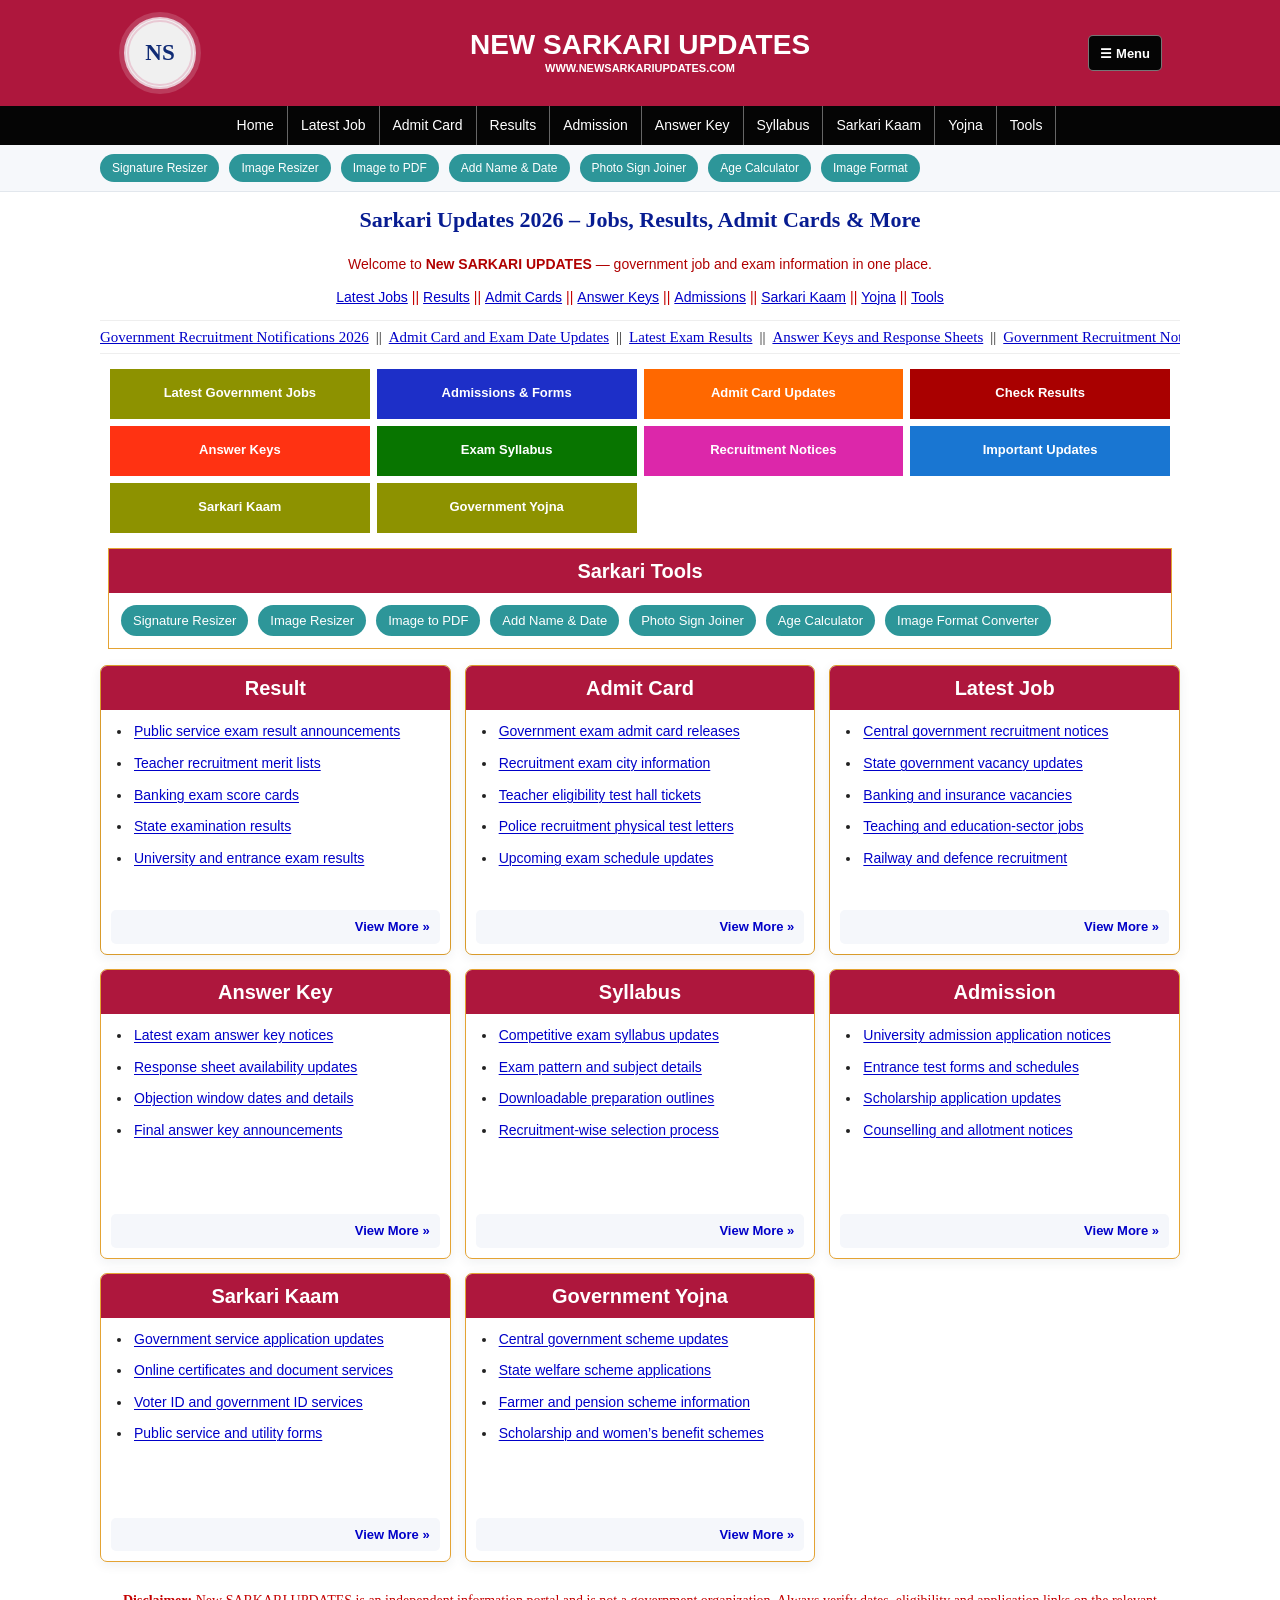
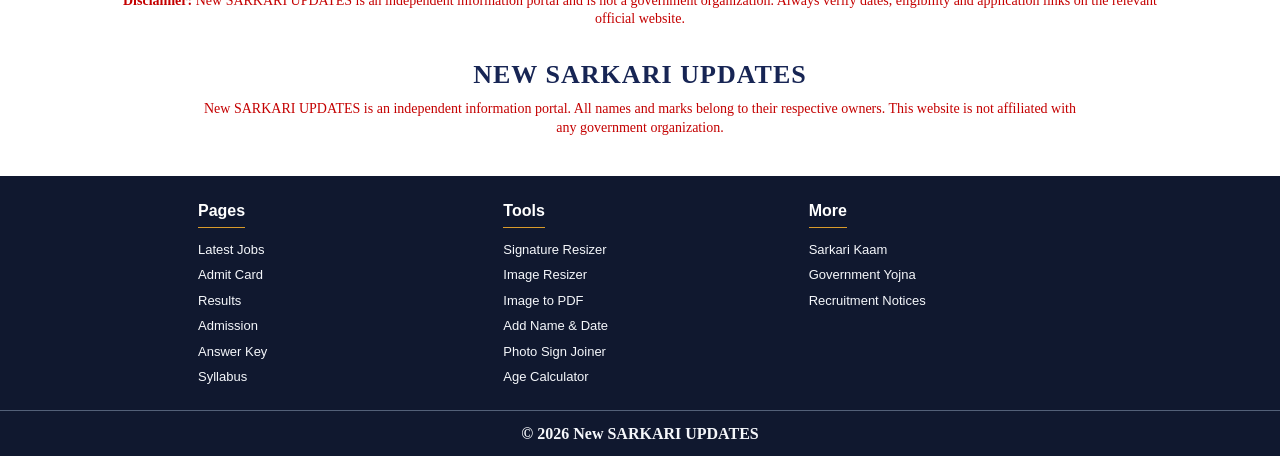
==== commit 40531949: "Add files via upload" ====
--- a/index.html
+++ b/index.html
@@ -11,13 +11,16 @@
 <body id="home">
   <header class="site-header">
     <div class="brand-row">
-      <a class="brand-mark" href="#home" aria-label="New SARKARI UPDATES home">NS</a>
+      <a class="brand-mark" id="header-brand-link" href="#home" aria-label="New SARKARI UPDATES home"><span>NS</span><img id="header-brand-image" alt="New SARKARI UPDATES logo" hidden></a>
       <div class="brand-copy">
         <a class="brand-title" href="#home">NEW SARKARI UPDATES</a>
         <p>WWW.NEWSARKARIUPDATES.COM</p>
       </div>
-    </div>
-    <button class="menu-toggle" type="button" aria-expanded="false" aria-controls="main-nav">☰ Menu</button>
+      <button class="menu-toggle" type="button" aria-expanded="false" aria-controls="main-nav">☰ Menu</button>
+    </div>
+    <section class="social-ticker" id="social-ticker" aria-label="Our social media and website links" hidden>
+      <div class="social-ticker-track" id="social-ticker-track"></div>
+    </section>
     <nav class="main-nav" id="main-nav" aria-label="Main navigation">
       <a href="#home">Home</a>
       <a href="#latest-jobs">Latest Job</a>
@@ -38,8 +41,6 @@
       <a href="photo-sign-joiner.html">Photo Sign Joiner</a>
       <a href="age-calculator.html">Age Calculator</a>
       <a href="image-format.html">Image Format</a>
-      <a href="update-admin.html">Updates Admin</a>
-      <a href="admin.html">Recruitment Admin</a>
     </div>
   </header>
 
@@ -90,7 +91,31 @@
     </section>
 
     <section class="updates-grid" aria-label="Latest update categories">
-      <section class="updates-section" id="result">
+      <section class="updates-section primary-update-section" id="latest-jobs">
+        <h2 class="section-title">Latest Job</h2>
+        <ul class="update-list">
+          <li><a href="railway-defence.html">Central government recruitment notices</a></li>
+          <li><a href="railway-defence.html">State government vacancy updates</a></li>
+          <li><a href="railway-defence.html">Banking and insurance vacancies</a></li>
+          <li><a href="railway-defence.html">Teaching and education-sector jobs</a></li>
+          <li><a href="railway-defence.html">Railway and defence recruitment</a></li>
+        </ul>
+        <a class="view-more" href="railway-defence.html">View More »</a>
+      </section>
+
+      <section class="updates-section primary-update-section" id="admit-card">
+        <h2 class="section-title">Admit Card</h2>
+        <ul class="update-list">
+          <li><a href="#official-notice">Government exam admit card releases</a></li>
+          <li><a href="#official-notice">Recruitment exam city information</a></li>
+          <li><a href="#official-notice">Teacher eligibility test hall tickets</a></li>
+          <li><a href="#official-notice">Police recruitment physical test letters</a></li>
+          <li><a href="#official-notice">Upcoming exam schedule updates</a></li>
+        </ul>
+        <a class="view-more" href="#official-notice">View More »</a>
+      </section>
+
+      <section class="updates-section primary-update-section" id="result">
         <h2 class="section-title">Result</h2>
         <ul class="update-list">
           <li><a href="update-detail.html?section=result&amp;item=0">Public service exam result announcements</a></li>
@@ -102,30 +127,6 @@
         <a class="view-more" href="#official-notice">View More »</a>
       </section>
 
-      <section class="updates-section" id="admit-card">
-        <h2 class="section-title">Admit Card</h2>
-        <ul class="update-list">
-          <li><a href="#official-notice">Government exam admit card releases</a></li>
-          <li><a href="#official-notice">Recruitment exam city information</a></li>
-          <li><a href="#official-notice">Teacher eligibility test hall tickets</a></li>
-          <li><a href="#official-notice">Police recruitment physical test letters</a></li>
-          <li><a href="#official-notice">Upcoming exam schedule updates</a></li>
-        </ul>
-        <a class="view-more" href="#official-notice">View More »</a>
-      </section>
-
-      <section class="updates-section" id="latest-jobs">
-        <h2 class="section-title">Latest Job</h2>
-        <ul class="update-list">
-          <li><a href="railway-defence.html">Central government recruitment notices</a></li>
-          <li><a href="railway-defence.html">State government vacancy updates</a></li>
-          <li><a href="railway-defence.html">Banking and insurance vacancies</a></li>
-          <li><a href="railway-defence.html">Teaching and education-sector jobs</a></li>
-          <li><a href="railway-defence.html">Railway and defence recruitment</a></li>
-        </ul>
-        <a class="view-more" href="railway-defence.html">View More »</a>
-      </section>
-
       <section class="updates-section" id="answer-key">
         <h2 class="section-title">Answer Key</h2>
         <ul class="update-list">
@@ -182,39 +183,42 @@
       </section>
     </section>
 
-    <aside class="notice" id="important"><strong>Important:</strong> New SARKARI UPDATES is an independent information portal and is not a government organization. Always verify dates, eligibility and application links on the relevant official website. <a id="official-notice"></a></aside>
+    <aside class="notice" id="important"><strong>Disclaimer:</strong> New SARKARI UPDATES is an independent information portal and is not a government organization. Always verify dates, eligibility and application links on the relevant official website. <a id="official-notice"></a></aside>
+    <div class="footer-brand" id="footer-brand">
+      <a id="footer-brand-link" href="#home" aria-label="New SARKARI UPDATES logo link"><img id="footer-brand-image" alt="New SARKARI UPDATES logo" hidden></a>
+      <strong id="footer-brand-name">NEW SARKARI UPDATES</strong>
+    </div>
+    <p class="trademark-note">New SARKARI UPDATES is an independent information portal. All names and marks belong to their respective owners. This website is not affiliated with any government organization.</p>
   </main>
 
   <footer class="site-footer">
-    <strong>New SARKARI UPDATES</strong>
-    <p>Clear updates. Better preparation.</p>
-    <p>© <span id="year"></span> New SARKARI UPDATES</p>
-  </footer>
-
-  <section class="discover-tools" aria-labelledby="discover-tools-title">
-    <h2 id="discover-tools-title">Discover More</h2>
-    <details>
-      <summary>Photo &amp; Image Tools</summary>
-      <div class="discover-tool-links">
+    <div class="footer-columns">
+      <section aria-labelledby="footer-pages-title">
+        <h2 id="footer-pages-title">Pages</h2>
+        <a href="#latest-jobs">Latest Jobs</a>
+        <a href="#admit-card">Admit Card</a>
+        <a href="#result">Results</a>
+        <a href="#admission">Admission</a>
+        <a href="#answer-key">Answer Key</a>
+        <a href="#syllabus">Syllabus</a>
+      </section>
+      <section aria-labelledby="footer-tools-title">
+        <h2 id="footer-tools-title">Tools</h2>
         <a href="signature-resizer.html">Signature Resizer</a>
         <a href="image-resizer.html">Image Resizer</a>
-        <a href="add-name-date.html">Add Name &amp; Date on Photo</a>
-        <a href="image-format.html">Image Format Converter</a>
-      </div>
-    </details>
-    <details>
-      <summary>Document Tools</summary>
-      <div class="discover-tool-links">
         <a href="image-to-pdf.html">Image to PDF</a>
+        <a href="add-name-date.html">Add Name &amp; Date</a>
         <a href="photo-sign-joiner.html">Photo Sign Joiner</a>
-      </div>
-    </details>
-    <details>
-      <summary>Calculators</summary>
-      <div class="discover-tool-links">
         <a href="age-calculator.html">Age Calculator</a>
-      </div>
-    </details>
-  </section>
+      </section>
+      <section aria-labelledby="footer-more-title">
+        <h2 id="footer-more-title">More</h2>
+        <a href="#sarkari-kaam">Sarkari Kaam</a>
+        <a href="#yojna">Government Yojna</a>
+        <a href="railway-defence.html">Recruitment Notices</a>
+      </section>
+    </div>
+    <p class="footer-copyright">© <span id="year"></span> New SARKARI UPDATES</p>
+  </footer>
 </body>
 </html>
--- a/styles.css
+++ b/styles.css
@@ -1,305 +1,49 @@
-:root {
-  color-scheme: light;
-  --red: #ae173d;
-  --ink: #222;
-  --blue: #071c91;
-  --border: #d1d1d1;
+:root{color-scheme:light;--red:#ae173d;--ink:#222;--blue:#071c91;--border:#d1d1d1}*{box-sizing:border-box}html{scroll-behavior:smooth}body{margin:0;background:#fff;color:var(--ink);font-family:Arial,Helvetica,sans-serif;line-height:1.35}a{color:#0000c8}a:hover,a:focus-visible{color:#b0173c}.site-header{background:var(--red)}.brand-row{max-width:1080px;height:142px;margin:0 auto;padding:12px 24px;display:flex;align-items:center;position:relative}.brand-mark{width:100px;height:100px;display:grid;place-items:center;border:5px double #e9c9d4;border-radius:50%;background:#f0f0f0;color:#102b75;font-family:Georgia,serif;font-size:29px;font-weight:800;text-decoration:none;box-shadow:0 0 0 5px rgba(255,255,255,.16)}.brand-mark.has-image{border:0;border-radius:0;background:transparent;box-shadow:none}.brand-mark img{width:100%;height:100%;object-fit:contain}.brand-copy{position:absolute;left:50%;transform:translateX(-50%);text-align:center;white-space:nowrap;color:#fff}.brand-title{color:#fff;font-size:clamp(24px,4vw,34px);font-weight:800;text-decoration:none}.brand-copy p{margin:0;font-size:14px;font-weight:700}.main-nav{min-height:39px;display:flex;justify-content:center;flex-wrap:wrap;background:#050505}.main-nav a{min-height:39px;padding:10px 13px;color:#fff;border-right:1px solid #666;font-size:14px;text-decoration:none}.main-nav a:hover,.main-nav a:focus-visible{background:#eee;color:#111}.menu-toggle{display:none}.header-tools{display:flex;gap:10px;overflow-x:auto;padding:9px max(12px,calc((100% - 1080px)/2));background:#f6f8fb;border-bottom:1px solid #e2e7ed;scrollbar-width:thin}.header-tools a,.tools-list a{flex:0 0 auto;padding:6px 12px;border-radius:20px;background:#2d9699;color:#fff;font-size:12px;text-decoration:none;white-space:nowrap}.header-tools a:hover,.header-tools a:focus-visible,.tools-list a:hover,.tools-list a:focus-visible{background:#248585;color:#fff}.page-wrap{width:min(1080px,100%);margin:0 auto;padding:10px 0 20px}.intro{padding:3px 14px 0;text-align:center}.intro h1{margin:0 0 20px;color:var(--blue);font-family:Georgia,'Times New Roman',serif;font-size:clamp(19px,2.5vw,22px)}.welcome{margin:0 0 14px;color:#b00000;font-size:14px}.quick-links{margin:0 0 13px;font-size:14px}.quick-links span{margin:0 4px;color:#c40000}.ticker{overflow:hidden;margin:0 0 13px;padding:6px 0;border-top:1px solid #eee;border-bottom:1px solid #eee}.ticker-track{width:max-content;display:flex;align-items:center;gap:7px;animation:ticker-scroll 32s linear infinite;white-space:nowrap;font-family:Georgia,'Times New Roman',serif;font-size:15px}.ticker-track a{color:#0000c8}.ticker:hover .ticker-track{animation-play-state:paused}@keyframes ticker-scroll{to{transform:translateX(-50%)}}.featured-grid{display:grid;grid-template-columns:repeat(4,1fr);gap:3px;margin:0 8px 13px}.featured-grid a{min-height:54px;display:grid;place-items:center;padding:7px;border:2px solid #fff;color:#fff;text-align:center;text-decoration:none;font-size:13px;font-weight:700;line-height:1.15;background:#8d9200}.featured-grid a:nth-child(2){background:#1d2fc8}.featured-grid a:nth-child(3){background:#ff6800}.featured-grid a:nth-child(4){background:#a90000}.featured-grid a:nth-child(5){background:#ff3212}.featured-grid a:nth-child(6){background:#087500}.featured-grid a:nth-child(7){background:#dc27aa}.featured-grid a:nth-child(8){background:#1976d2}.featured-grid a:hover{filter:brightness(.88)}.tools-section{margin:0 8px 16px;border:1px solid #e4a333;scroll-margin-top:10px}.tools-list{display:flex;gap:10px;overflow-x:auto;padding:12px;scrollbar-width:thin}.tools-list a{padding:7px 12px;font-size:13px}.updates-grid{display:grid;grid-template-columns:repeat(3,minmax(0,1fr));align-items:stretch;gap:14px;margin:0 0 20px}#result{grid-column:1;grid-row:1}#admit-card{grid-column:2;grid-row:1}#latest-jobs{grid-column:3;grid-row:1}.updates-section{min-width:0;display:flex;flex-direction:column;overflow:hidden;border:1px solid #e4a333;border-radius:7px;background:#fff;box-shadow:0 3px 12px rgba(28,39,56,.07);scroll-margin-top:10px}.primary-update-section{border-color:#d99b2b}.section-title{margin:0;padding:9px 10px;background:var(--red);color:#fff;text-align:center;font-size:20px;line-height:1.3}.update-list{flex:1;min-height:200px;margin:0;padding:12px 14px 4px 31px}.update-list li{margin:0 0 12px;padding-left:2px;font-size:14px;line-height:1.4;overflow-wrap:anywhere}.update-list a{text-decoration:underline;text-decoration-thickness:1px;text-underline-offset:2px}.view-more{display:block;margin:auto 10px 10px;padding:8px 10px;border-radius:5px;background:#f5f7fb;text-align:right;font-size:13px;font-weight:700;text-decoration:none}.view-more:hover,.view-more:focus-visible{background:#edf1f8;text-decoration:underline}.notice{margin:18px 8px 10px;padding:10px 12px;border:0;background:#fff;color:#c40000;text-align:center;font-family:Georgia,'Times New Roman',serif;font-size:14px;line-height:1.25}.notice a{display:none}.footer-brand{display:grid;justify-items:center;gap:8px;margin:12px 8px 8px}.footer-brand a{display:inline-flex;max-width:100%;align-items:center;justify-content:center}.footer-brand img{display:block;width:auto;height:auto;max-width:min(250px,72vw);max-height:230px;object-fit:contain}#footer-brand-image[hidden]{display:none}.footer-brand strong{color:#172554;font-family:Georgia,'Times New Roman',serif;font-size:clamp(18px,4vw,26px);letter-spacing:.04em;text-align:center}.trademark-note{max-width:900px;margin:4px auto 18px;padding:0 14px;color:#c40000;text-align:center;font-family:Georgia,'Times New Roman',serif;font-size:14px;line-height:1.35}.site-footer{padding:24px 16px 0;background:#10182f;color:#f5f7fb;font-size:14px}.footer-columns{width:min(900px,100%);display:grid;grid-template-columns:repeat(3,minmax(0,1fr));gap:32px;margin:0 auto;padding:0 8px 24px}.footer-columns section{min-width:0;display:flex;flex-direction:column;align-items:flex-start;gap:8px}.footer-columns h2{margin:0 0 5px;padding-bottom:5px;border-bottom:1px solid #d99b2b;color:#fff;font-size:16px}.footer-columns a{color:#f5f7fb;font-size:13px;text-decoration:none}.footer-columns a:hover,.footer-columns a:focus-visible{color:#ffd36e;text-decoration:underline}.footer-copyright{margin:0 -16px;padding:12px 16px;border-top:1px solid #536078;text-align:center;font-family:Georgia,'Times New Roman',serif;font-size:16px;font-weight:700}.signature-tool{max-width:760px;margin:22px auto;padding:0 12px;scroll-margin-top:16px}.signature-tool-header{margin-bottom:14px;text-align:center}.signature-tool-header h2{margin:0 0 5px;color:#172554;font-size:24px}.signature-tool-header p{margin:0;color:#596579;font-size:14px}.signature-tool-card{padding:20px;border:1px solid #d9e1eb;border-radius:12px;background:#fff;box-shadow:0 8px 26px rgba(25,45,75,.08)}.signature-page{min-height:100vh;background:#f3f6fb}.signature-page-wrap{width:min(760px,100%);margin:0 auto;padding:22px 14px 40px}.signature-back-link{display:inline-block;margin-bottom:18px;color:#1769aa;font-size:14px;font-weight:700;text-decoration:none}.signature-page .signature-tool-header h1{margin:0 0 6px;color:#172554;font-size:clamp(24px,5vw,32px)}.signature-page .signature-tool-card{padding:20px}.signature-upload{min-height:190px;display:flex;flex-direction:column;align-items:center;justify-content:center;gap:8px;border:2px dashed #9eb4ce;border-radius:10px;background:#f8fbff;color:#23364d;cursor:pointer;text-align:center}.signature-upload.is-dragging{border-color:#1976d2;background:#edf6ff}.signature-upload-icon{color:#1976d2;font-size:30px;font-weight:700}.signature-upload small{color:#738095}.signature-browse{color:#075bb5;text-decoration:underline}.signature-editor[hidden],.signature-download[hidden]{display:none}.signature-preview-wrap{position:relative;min-height:170px;max-height:52vh;display:grid;place-items:center;overflow:hidden;border:1px solid #e3e8ef;border-radius:8px;background:repeating-conic-gradient(#f5f7fa 0% 25%,#fff 0% 50%) 50%/18px 18px;touch-action:none}#signature-preview{display:block;width:auto;height:auto;max-width:100%;max-height:52vh;object-fit:contain;touch-action:none}#signature-preview.is-cropping{cursor:crosshair}.signature-file-info{margin:10px 0 16px;color:#596579;font-size:13px;overflow-wrap:anywhere}.signature-controls{display:grid;grid-template-columns:repeat(3,minmax(0,1fr));gap:12px}.signature-controls label,.admin-form>label,.admin-field-row label{display:grid;gap:6px;color:#334155;font-size:13px;font-weight:700}.signature-controls input,.local-tool-input{width:100%;min-width:0;padding:9px 10px;border:1px solid #cbd5e1;border-radius:6px;background:#fff;color:#24364b;font:14px Arial,sans-serif}.signature-ratio{display:inline-flex;align-items:center;gap:7px;margin:13px 0;color:#475569;font-size:13px}.signature-ratio input{accent-color:#1769aa}.signature-actions,.admin-actions{display:flex;align-items:center;flex-wrap:wrap;gap:9px}.signature-actions button,.signature-reset,.signature-download,.image-secondary-button{min-height:40px;padding:9px 13px;border:1px solid #cbd5e1;border-radius:6px;background:#fff;color:#24364b;font:700 13px Arial,sans-serif;cursor:pointer;text-decoration:none}.signature-actions .signature-primary,.signature-download{border-color:#1769aa;background:#1769aa;color:#fff}.signature-download{display:inline-flex;align-items:center;margin-top:8px}.signature-status,.local-tool-status{min-height:20px;margin:12px 0 0;color:#475569;font-size:13px;overflow-wrap:anywhere}.signature-status.is-error{color:#b42318}.signature-reset{margin-top:8px}.signature-tool-launch{text-align:center}.signature-tool-launch h2{margin:0 0 8px;color:#172554}.signature-tool-launch p{margin:0 0 16px;color:#596579}.signature-launch-link{display:inline-flex;align-items:center;justify-content:center;min-height:42px;padding:10px 18px;border-radius:7px;background:#1769aa;color:#fff;font-weight:700;text-decoration:none}.signature-launch-link:hover,.signature-launch-link:focus-visible{background:#12568c;color:#fff}.local-tool-page{max-width:760px}.local-tool-card{display:grid;gap:10px}.local-tool-label{display:block;margin-top:5px;color:#334155;font-size:13px;font-weight:700}.local-tool-input{min-height:42px;padding:9px 11px}.local-tool-input[type=file]{padding:8px}.local-tool-input[type=range]{min-height:auto;padding:0;accent-color:#1769aa}.local-tool-primary{min-height:44px;padding:10px 16px;border:0;border-radius:7px;background:#1769aa;color:#fff;font:700 14px Arial,sans-serif;cursor:pointer}.local-tool-primary:hover,.local-tool-primary:focus-visible{background:#12568c}.local-tool-help,.local-tool-status{margin:0;color:#596579;font-size:13px;overflow-wrap:anywhere}.local-tool-result{margin:4px 0 0;padding:14px;border-radius:7px;background:#f1f6fc;color:#23364d;font-weight:700}.local-tool-preview{display:block;max-width:100%;max-height:360px;margin:8px auto;object-fit:contain;border:1px solid #e3e8ef;border-radius:7px}.local-tool-preview[hidden]{display:none}.notice-page{min-height:100vh;background:#fff;font-family:Arial,Helvetica,sans-serif}.notice-site-header{min-height:46px;display:flex;justify-content:space-between;align-items:center;gap:12px;padding:10px max(16px,calc((100% - 1080px)/2));background:#ae173d}.notice-site-header a{color:#fff;font-size:13px;font-weight:700;text-decoration:none}.notice-detail{width:min(1000px,calc(100% - 32px));margin:20px auto 40px;color:#24364b}.notice-breadcrumb{margin-bottom:14px;color:#64748b;font-size:13px}.notice-breadcrumb a{color:#1769aa}.notice-heading{display:grid;grid-template-columns:130px minmax(0,1fr);column-gap:18px;padding:12px 14px 18px;border:1px solid #d7dce2;border-bottom:0}.notice-organization{grid-column:1;grid-row:1/span 2;margin:5px 0;color:#b0173c;font-family:Georgia,serif;font-size:13px;text-align:center}.notice-heading h1{margin:0 0 10px;color:#d00;font-family:Georgia,'Times New Roman',serif;font-size:clamp(21px,3vw,30px);line-height:1.2}.notice-summary{margin:0 0 12px;font-family:Georgia,'Times New Roman',serif;font-size:14px;line-height:1.5;white-space:pre-line}.notice-meta{grid-column:1/-1;margin:12px 0 0;font-size:13px}.notice-panel{margin:0;padding:12px;border:1px solid #d4d4d4;border-bottom:0}.notice-panel h2{margin:0 0 9px;color:#07833b;font-family:Georgia,'Times New Roman',serif;font-size:20px;line-height:1.25;text-align:center}.notice-panel ul,.notice-panel ol{margin:8px 0;padding-left:22px}.notice-panel li,.notice-panel p{margin:5px 0;font-family:Georgia,'Times New Roman',serif;font-size:13px;line-height:1.45}.notice-panel [data-lines] p{overflow-wrap:anywhere}.notice-table-scroll{overflow-x:auto}.notice-panel table{width:100%;border-collapse:collapse;font-family:Georgia,'Times New Roman',serif;font-size:12px}.notice-panel th,.notice-panel td{padding:8px;border:1px solid #777;text-align:left;vertical-align:top;overflow-wrap:anywhere}.notice-panel th{background:#f0f4f8;color:#123}.notice-two-columns{display:grid;grid-template-columns:repeat(2,minmax(0,1fr));gap:14px}.notice-links{display:flex;justify-content:center;flex-wrap:wrap;gap:10px;padding:14px;border:1px solid #d4d4d4}.notice-links a{padding:10px 16px;border-radius:5px;background:#1769aa;color:#fff;font-size:14px;font-weight:700;text-decoration:none}.notice-links a[hidden]{display:none}.notice-links a:not(.notice-apply){background:#fff;color:#1769aa;border:1px solid #1769aa}.notice-disclaimer,.admin-storage-note{margin:14px 0;padding:11px;border:1px solid #e8d28f;border-radius:6px;background:#fff9e8;color:#5c4e2b;font-size:12px}.update-detail-heading{grid-template-columns:1fr}.update-detail-heading h1{color:#d00}.update-category-label{margin:0 0 7px;color:#07833b;font-size:13px;font-weight:700;text-transform:uppercase}.update-detail .notice-panel ul{line-height:1.7}.update-detail .notice-panel[hidden]{display:none}.update-admin-card{margin-top:22px}.admin-page{max-width:820px}.admin-form{display:grid;gap:14px}.admin-form label small{color:#64748b;font-size:12px;font-weight:400}.admin-form textarea.local-tool-input{min-height:76px;height:auto;resize:vertical;line-height:1.45}.admin-field-row{display:grid;grid-template-columns:repeat(2,minmax(0,1fr));gap:12px}.admin-actions .signature-launch-link{min-height:42px}.admin-branding{margin:22px 0 30px}.admin-branding>h2{margin:0 0 6px;color:#172554;font-size:22px}.admin-branding>p{margin:0 0 14px;color:#596579;font-size:14px;line-height:1.55}.admin-branding .admin-form{grid-template-columns:repeat(2,minmax(0,1fr))}.admin-branding .admin-form>label{grid-column:auto}.admin-branding .admin-form h3,.admin-branding .admin-actions,.admin-branding .local-tool-status{grid-column:1/-1}.admin-branding .admin-form h3{margin:4px 0 0;padding-bottom:7px;border-bottom:1px solid #e2e8f0;color:#334155;font-size:15px}.update-admin-page{max-width:920px}.update-admin-page .signature-tool-header{text-align:left}.update-admin-page .admin-storage-note{line-height:1.5}.update-admin-form{grid-template-columns:repeat(2,minmax(0,1fr));gap:11px}.update-admin-form>label{min-width:0}.update-admin-form .update-admin-title-field,.update-admin-links,.update-admin-inline-actions,.update-admin-form .admin-actions,.update-admin-status{grid-column:1/-1}.update-admin-inline-actions{display:flex;flex-wrap:wrap;gap:8px}.update-admin-inline-actions button{min-height:38px;padding:8px 11px}.update-admin-delete{color:#a11b2e}.update-admin-delete:disabled{opacity:.5;cursor:not-allowed}.update-admin-links{min-width:0;margin:0;padding:10px;border:1px solid #d9e1eb;border-radius:7px}.update-admin-links legend{padding:0 5px;color:#334155;font-size:13px;font-weight:700}.update-admin-links .local-tool-help{margin:0 0 8px}.update-admin-links-list{display:grid;gap:8px;margin-bottom:9px}.update-admin-link-row{display:grid;grid-template-columns:minmax(120px,.8fr) minmax(160px,1.2fr) auto;gap:7px;align-items:center}.update-admin-link-row .local-tool-input{min-width:0}.update-admin-remove-link{padding:8px 10px;color:#a11b2e}.update-admin-form .admin-actions{padding-top:2px}.update-admin-status{min-height:18px}.image-resizer-card{padding:22px}.image-resizer-workspace[hidden],.image-result[hidden],.image-progress[hidden],.image-resize-spinner[hidden]{display:none}.image-resizer-file-row{display:flex;align-items:center;justify-content:space-between;gap:12px;margin-bottom:14px;color:#23364d}.image-resizer-preview-wrap{min-height:190px;max-height:48vh;display:grid;place-items:center;overflow:hidden;border:1px solid #e3e8ef;border-radius:8px;background:#f5f7fa}.image-resizer-preview-wrap img{max-width:100%;max-height:46vh;object-fit:contain}.image-settings{margin-top:20px}.image-size-presets{display:grid;grid-template-columns:repeat(4,minmax(0,1fr));gap:8px}.image-size-presets button,.image-manual-controls button,.image-another-button{padding:9px 13px;border:1px solid #cbd5e1;border-radius:6px;background:#fff;color:#24364b;font:700 13px Arial,sans-serif;cursor:pointer}.image-manual-size{display:flex;align-items:center;justify-content:space-between;gap:14px;margin-top:16px;padding:13px;border:1px solid #e1e7ef;border-radius:8px;background:#f8fafc}.image-manual-controls{display:flex;gap:8px;align-items:center}.image-kb-input{display:flex;align-items:center;gap:7px;padding:0 9px;border:1px solid #cbd5e1;border-radius:6px;background:#fff}.image-kb-input input{width:92px;padding:8px 0;border:0;outline:0}.image-resize-button,.image-download-button{border:0;background:#1769aa;color:#fff}.image-resize-button{width:100%;min-height:44px;padding:10px;border-radius:7px;font-weight:700}.image-result{margin-top:20px;padding:20px;border:1px solid #cde8d5;border-radius:10px;background:#f4fbf6;text-align:center}.image-download-button{display:inline-flex;padding:10px 16px;border-radius:7px;color:#fff;font-weight:700;text-decoration:none}.image-another-button{display:block;margin:10px auto}.image-resizer-error{color:#b42318;font-size:13px}.discover-tools{width:min(1080px,calc(100% - 32px));margin:12px auto 18px;border:1px solid #d4dce6;border-radius:4px;overflow:hidden;background:#fff;color:#26384a}.discover-tools h2{margin:0;padding:11px 16px;background:#eaf1fc;font-size:15px}.discover-tools details{border-top:1px solid #e6e9ed}.discover-tools summary{padding:13px 16px;cursor:pointer}.discover-tool-links{display:flex;flex-wrap:wrap;gap:8px;padding:0 16px 14px}.discover-tool-links a{padding:7px 11px;border-radius:18px;background:#2d9699;color:#fff;text-decoration:none}
+
+/* Header menu and admin-configurable social ticker. */
+.social-ticker[hidden]{display:none}
+.social-ticker{height:38px;overflow:hidden;background:#071c91;color:#fff}
+.social-ticker-track{width:max-content;min-width:max-content;display:flex;align-items:center;gap:28px;padding:0 14px;animation:social-ticker-scroll 32s linear infinite;white-space:nowrap;will-change:transform}
+.social-ticker-group{display:flex;align-items:center;gap:18px;min-height:38px}
+.social-ticker-group a{color:#fff;font-size:13px;font-weight:700;text-decoration:none}
+.social-ticker-group a:hover,.social-ticker-group a:focus-visible{color:#ffe08a;text-decoration:underline}
+.social-ticker-group span{color:#f4c85b;font-size:16px}
+.social-ticker:hover .social-ticker-track{animation-play-state:paused}
+@keyframes social-ticker-scroll{to{transform:translateX(-50%)}}
+@media(max-width:700px){.brand-row{height:92px;justify-content:center;padding:8px 64px}.brand-mark{left:10px;width:52px;height:52px;font-size:18px}.brand-copy{left:50%;right:auto;transform:translateX(-50%);width:calc(100% - 132px);max-width:270px;white-space:normal}.brand-title{font-size:clamp(14px,4.1vw,20px);line-height:1.12}.brand-copy p{font-size:9px}.menu-toggle{position:absolute;top:50%;right:9px;transform:translateY(-50%);display:block;width:auto;min-height:38px;padding:8px 10px;border:1px solid rgba(255,255,255,.4);border-radius:5px;background:#050505;color:#fff;text-align:center;font:700 13px Arial,sans-serif;cursor:pointer}.social-ticker{height:34px}.social-ticker-group{min-height:34px}.social-ticker-group a{font-size:12px}}
+@media(max-width:390px){.brand-copy{width:calc(100% - 112px)}.brand-title{font-size:14px}.brand-copy p{font-size:8px}.menu-toggle{right:6px;padding:7px 8px;font-size:12px}}
+.brand-row .menu-toggle{position:absolute;top:50%;right:18px;transform:translateY(-50%);display:block;width:auto;min-height:40px;padding:9px 13px;border:1px solid rgba(255,255,255,.45);border-radius:5px;background:#050505;color:#fff;text-align:center;font:700 14px Arial,sans-serif;cursor:pointer}
+.main-nav.is-collapsed{display:none}
+@media(max-width:700px){.brand-row .menu-toggle{top:50%;right:9px;transform:translateY(-50%);min-height:38px;padding:8px 10px;font-size:13px}.main-nav.is-open{display:flex}}
+@media(prefers-reduced-motion:reduce){.social-ticker-track{animation:none}}
+@media(max-width:760px){.updates-grid{grid-template-columns:repeat(3,minmax(0,1fr))}}@media(max-width:700px){.brand-row{height:112px;justify-content:center;padding:8px}.brand-mark{position:absolute;left:14px;width:62px;height:62px;border-width:3px;font-size:21px}.brand-copy{left:auto;right:10px;transform:none;max-width:calc(100% - 100px);white-space:normal}.brand-title{font-size:clamp(17px,4.5vw,24px)}.brand-copy p{font-size:10px}.menu-toggle{display:block;width:100%;padding:10px 14px;border:0;background:#050505;color:#fff;text-align:left;font:700 15px Arial,sans-serif;cursor:pointer}.main-nav{display:none;align-items:stretch;flex-direction:column}.main-nav.is-open{display:flex}.main-nav a{min-height:40px;border-top:1px solid #444;border-right:0}.header-tools{padding:8px 10px;gap:8px}.header-tools a{padding:6px 10px;font-size:11px}.page-wrap{padding-top:10px}.intro h1{margin-bottom:12px}.welcome,.quick-links{font-size:12px}.ticker-track{font-size:13px}.featured-grid{grid-template-columns:repeat(2,minmax(0,1fr));margin-inline:6px}.featured-grid a{min-height:49px;font-size:11px}.updates-grid{grid-template-columns:repeat(3,minmax(0,1fr));gap:6px;margin-inline:5px}.section-title{padding:7px 3px;font-size:14px}.update-list{min-height:0;padding:8px 4px 2px 17px}.update-list li{margin-bottom:9px;font-size:clamp(10px,1.7vw,12px);line-height:1.3}.view-more{margin:auto 4px 5px;padding:6px 4px;font-size:10px}.footer-columns{gap:18px 12px;padding-inline:2px}.footer-columns h2{font-size:14px}.footer-columns a{font-size:12px;overflow-wrap:anywhere}.admin-field-row{grid-template-columns:1fr}.admin-actions>*{flex:1 1 100%;text-align:center}.notice-detail{width:calc(100% - 20px);margin-top:12px}.notice-heading{grid-template-columns:1fr}.notice-organization{grid-column:1;grid-row:auto;text-align:left}.notice-heading h1{font-size:22px}.notice-meta{grid-column:1;line-height:1.7}.notice-two-columns{grid-template-columns:1fr}.notice-panel{padding:9px}.notice-panel h2{font-size:18px}.admin-branding .admin-form{grid-template-columns:1fr}.admin-branding .admin-form h3,.admin-branding .admin-actions,.admin-branding .local-tool-status{grid-column:1}.update-admin-form{grid-template-columns:minmax(0,1fr);gap:9px}.update-admin-form>*,.update-admin-form .update-admin-title-field,.update-admin-links,.update-admin-inline-actions,.update-admin-form .admin-actions,.update-admin-status{grid-column:1}.update-admin-link-row{grid-template-columns:minmax(0,1fr) auto}.update-admin-link-row [data-link-label],.update-admin-link-row [data-link-url]{grid-column:1}.update-admin-link-row .update-admin-remove-link{grid-column:2;grid-row:1/span 2}.update-admin-inline-actions>*{flex:1 1 100%}}@media(max-width:560px){.footer-columns{grid-template-columns:repeat(2,minmax(0,1fr))}.footer-copyright{font-size:14px}.update-admin-page{padding-inline:10px}.image-size-presets{grid-template-columns:repeat(2,minmax(0,1fr))}.image-manual-size{align-items:stretch;flex-direction:column}.image-manual-controls{width:100%}.image-kb-input{flex:1}}@media(max-width:520px){.signature-page-wrap{padding:14px 10px 28px}.signature-page .signature-tool-card,.signature-tool-card{padding:13px}.signature-preview-wrap{min-height:150px}.signature-controls{grid-template-columns:1fr 1fr}.signature-controls label:last-child{grid-column:1/-1}.signature-actions button{flex:1 1 auto}.signature-edit-actions button{flex:1 1 40%}.signature-unit-controls{grid-template-columns:1fr 1fr}.local-tool-card{padding:13px}.image-resizer-card{padding:13px}.footer-columns a{font-size:11px}}@media(max-width:420px){.brand-mark{width:52px;height:52px;left:9px;font-size:18px}.brand-copy{max-width:calc(100% - 73px);right:5px}.brand-title{font-size:17px}.update-list{padding:7px 3px 2px 15px}.update-list li{font-size:10px;margin-bottom:8px}}@media(prefers-reduced-motion:reduce){*,*::before,*::after{scroll-behavior:auto!important;animation-duration:.01ms!important;animation-iteration-count:1!important}}
+
+/* Compact, non-overlapping homepage header with a slim social-links strip. */
+.site-header .brand-row{height:106px;padding:10px 112px 10px 24px}
+.site-header .brand-mark{width:72px;height:72px;font-size:23px}
+.site-header .brand-copy{width:calc(100% - 220px);max-width:440px;white-space:normal}
+.site-header .brand-title{font-size:clamp(18px,3vw,28px);line-height:1.1}
+.site-header .brand-copy p{font-size:11px}
+.site-header .brand-row .menu-toggle{right:18px;min-height:36px;padding:8px 11px;font-size:13px}
+.site-header .social-ticker{height:30px}
+.site-header .social-ticker-track{gap:20px}
+.site-header .social-ticker-group{min-height:30px;gap:13px}
+.site-header .social-ticker-group a{font-size:12px}
+.site-header .social-ticker-group span{font-size:14px}
+
+@media(max-width:700px){
+  .site-header .brand-row{height:78px;padding:8px 88px 8px 68px}
+  .site-header .brand-mark{left:9px;width:48px;height:48px;font-size:17px}
+  .site-header .brand-copy{left:auto;right:88px;width:calc(100% - 160px);max-width:none;transform:none;text-align:center}
+  .site-header .brand-title{font-size:clamp(12px,3.8vw,16px);line-height:1.1}
+  .site-header .brand-copy p{font-size:8px}
+  .site-header .brand-row .menu-toggle{right:8px;min-height:34px;padding:7px 8px;font-size:12px}
+  .site-header .social-ticker{height:27px}
+  .site-header .social-ticker-group{min-height:27px;gap:11px}
+  .site-header .social-ticker-group a{font-size:11px}
 }
-
-* { box-sizing: border-box; }
-html { scroll-behavior: smooth; }
-body { margin: 0; background: #fff; color: var(--ink); font-family: Arial, Helvetica, sans-serif; line-height: 1.35; }
-a { color: #0000c8; }
-a:hover, a:focus-visible { color: #b0173c; }
-.site-header { background: var(--red); }
-.brand-row { max-width: 1080px; height: 142px; margin: 0 auto; padding: 12px 24px; display: flex; align-items: center; position: relative; }
-.brand-mark { width: 100px; height: 100px; display: grid; place-items: center; border: 5px double #e9c9d4; border-radius: 50%; background: #f0f0f0; color: #102b75; font-family: Georgia, serif; font-size: 29px; font-weight: 800; text-decoration: none; box-shadow: 0 0 0 5px rgba(255,255,255,.16); }
-.brand-copy { position: absolute; left: 50%; transform: translateX(-50%); text-align: center; white-space: nowrap; color: #fff; }
-.brand-title { color: #fff; font-size: clamp(24px, 4vw, 34px); font-weight: 800; text-decoration: none; }
-.brand-copy p { margin: 0; font-size: 14px; font-weight: 700; }
-.main-nav { min-height: 39px; display: flex; justify-content: center; flex-wrap: wrap; background: #050505; }
-.main-nav a { min-height: 39px; padding: 10px 13px; color: #fff; border-right: 1px solid #666; font-size: 14px; text-decoration: none; }
-.main-nav a:hover, .main-nav a:focus-visible { background: #eee; color: #111; }
-.menu-toggle { display: none; }
-.header-tools { display: flex; gap: 10px; overflow-x: auto; padding: 9px max(12px, calc((100% - 1080px) / 2)); background: #f6f8fb; border-bottom: 1px solid #e2e7ed; scrollbar-width: thin; }
-.header-tools a { flex: 0 0 auto; padding: 6px 12px; border-radius: 20px; background: #2d9699; color: #fff; font-size: 12px; text-decoration: none; white-space: nowrap; }
-.header-tools a:hover, .header-tools a:focus-visible { background: #248585; color: #fff; }
-.page-wrap { width: min(1080px, 100%); margin: 0 auto; padding: 10px 0 20px; }
-.intro { padding: 3px 14px 0; text-align: center; }
-.intro h1 { margin: 0 0 20px; color: var(--blue); font-family: Georgia, 'Times New Roman', serif; font-size: clamp(19px, 2.5vw, 22px); }
-.welcome { margin: 0 0 14px; color: #b00000; font-size: 14px; }
-.quick-links { margin: 0 0 13px; font-size: 14px; }
-.quick-links span { margin: 0 4px; color: #c40000; }
-.ticker { overflow: hidden; margin: 0 0 13px; padding: 6px 0; border-top: 1px solid #eee; border-bottom: 1px solid #eee; }
-.ticker-track { width: max-content; display: flex; align-items: center; gap: 7px; animation: ticker-scroll 32s linear infinite; white-space: nowrap; font-family: Georgia, 'Times New Roman', serif; font-size: 15px; }
-.ticker-track a { color: #0000c8; }
-.ticker:hover .ticker-track { animation-play-state: paused; }
-@keyframes ticker-scroll { to { transform: translateX(-50%); } }
-.featured-grid { display: grid; grid-template-columns: repeat(4, 1fr); gap: 3px; margin: 0 8px 13px; }
-.featured-grid a { min-height: 54px; display: grid; place-items: center; padding: 7px; border: 2px solid #fff; color: #fff; text-align: center; text-decoration: none; font-size: 13px; font-weight: 700; line-height: 1.15; background: #8d9200; }
-.featured-grid a:nth-child(2) { background: #1d2fc8; }
-.featured-grid a:nth-child(3) { background: #ff6800; }
-.featured-grid a:nth-child(4) { background: #a90000; }
-.featured-grid a:nth-child(5) { background: #ff3212; }
-.featured-grid a:nth-child(6) { background: #087500; }
-.featured-grid a:nth-child(7) { background: #dc27aa; }
-.featured-grid a:nth-child(8) { background: #1976d2; }
-.featured-grid a:hover { filter: brightness(.88); }
-.tools-section { margin: 0 8px 16px; border: 1px solid #e4a333; scroll-margin-top: 10px; }
-.tools-list { display: flex; gap: 10px; overflow-x: auto; padding: 12px; scrollbar-width: thin; }
-.tools-list a { flex: 0 0 auto; padding: 7px 12px; border-radius: 20px; background: #2d9699; color: #fff; font-size: 13px; text-decoration: none; white-space: nowrap; }
-.tools-list a:hover, .tools-list a:focus-visible { background: #248585; color: #fff; }
-.updates-grid { display: grid; grid-template-columns: repeat(3, minmax(0, 1fr)); gap: 12px; margin: 0 0 18px; }
-.updates-section { min-width: 0; border: 1px solid #e4a333; scroll-margin-top: 10px; }
-.section-title { margin: 0; padding: 5px 8px; background: var(--red); color: #fff; text-align: center; font-size: 20px; line-height: 1.3; }
-.update-list { min-height: 200px; margin: 0; padding: 5px 12px 0 21px; }
-.update-list li { margin: 0 0 14px; padding-left: 1px; font-size: 13px; line-height: 1.2; }
-.update-list a { text-decoration: underline; }
-.view-more { display: block; padding: 0 10px 9px; text-align: right; font-size: 13px; font-weight: 700; }
-.notice { margin: 18px 8px 4px; padding: 12px; border: 1px solid #e8d28f; background: #fff9e8; color: #5c4e2b; font-size: 13px; scroll-margin-top: 10px; }
-.site-footer { padding: 18px 12px; background: #111; color: #eee; text-align: center; font-size: 13px; }
-.site-footer strong { font-size: 16px; }
-.site-footer p { margin: 5px 0; }
-.discover-tools { width: min(1080px, calc(100% - 32px)); margin: 12px auto 18px; border: 1px solid #d4dce6; border-radius: 4px; overflow: hidden; background: #fff; color: #26384a; }
-.discover-tools h2 { margin: 0; padding: 11px 16px; background: #eaf1fc; color: #26384a; font-size: 15px; font-weight: 500; }
-.discover-tools details { border-top: 1px solid #e6e9ed; }
-.discover-tools summary { position: relative; padding: 13px 38px 13px 16px; cursor: pointer; list-style: none; font-size: 14px; }
-.discover-tools summary::-webkit-details-marker { display: none; }
-.discover-tools summary::after { content: "›"; position: absolute; top: 8px; right: 17px; color: #8793a0; font-size: 23px; }
-.discover-tools details[open] summary::after { content: "⌄"; top: 6px; }
-.discover-tool-links { display: flex; flex-wrap: wrap; gap: 8px; padding: 0 16px 14px; }
-.discover-tool-links a { padding: 7px 11px; border-radius: 18px; background: #2d9699; color: #fff; font-size: 12px; text-decoration: none; }
-.discover-tool-links a:hover, .discover-tool-links a:focus-visible { background: #248585; color: #fff; }
-
-
-
-@media (max-width: 700px) {
-  .brand-row { height: 112px; justify-content: center; padding: 8px; }
-  .brand-mark { position: absolute; left: 14px; width: 62px; height: 62px; border-width: 3px; font-size: 21px; }
-  .brand-copy { left: auto; right: 10px; transform: none; max-width: calc(100% - 100px); white-space: normal; }
-  .brand-title { font-size: clamp(17px, 4.5vw, 24px); }
-  .brand-copy p { font-size: 10px; }
-  .menu-toggle { display: block; width: 100%; padding: 10px 14px; border: 0; background: #050505; color: #fff; text-align: left; font: 700 15px Arial, sans-serif; cursor: pointer; }
-  .main-nav { display: none; align-items: stretch; flex-direction: column; }
-  .main-nav.is-open { display: flex; }
-  .main-nav a { min-height: 40px; border-top: 1px solid #444; border-right: 0; }
-  .header-tools { padding: 8px 10px; gap: 8px; }
-  .header-tools a { padding: 6px 10px; font-size: 11px; }
-  .page-wrap { padding-top: 10px; }
-  .intro h1 { margin-bottom: 12px; }
-  .welcome, .quick-links { font-size: 12px; }
-  .ticker-track { font-size: 13px; }
-  .featured-grid { grid-template-columns: repeat(2, minmax(0, 1fr)); margin-inline: 6px; }
-  .featured-grid a { min-height: 49px; font-size: 11px; }
-  .updates-grid { grid-template-columns: repeat(2, minmax(0, 1fr)); gap: 8px; margin-inline: 6px; }
-  .section-title { font-size: 17px; }
-  .update-list { min-height: 0; padding: 7px 6px 0 18px; }
-  .update-list li { margin-bottom: 12px; font-size: 11px; }
-  .view-more { font-size: 11px; }
+@media(max-width:360px){
+  .site-header .brand-copy{right:82px;width:calc(100% - 150px)}
+  .site-header .brand-title{font-size:12px}
+  .site-header .brand-row .menu-toggle{right:6px;padding-inline:7px}
 }
-
-@media (max-width: 420px) {
-  .brand-mark { width: 52px; height: 52px; left: 9px; font-size: 18px; }
-  .brand-copy { max-width: calc(100% - 73px); right: 5px; }
-  .brand-title { font-size: 17px; }
-  .updates-grid { grid-template-columns: 1fr; }
-  .update-list { padding: 8px 12px 0 23px; }
-  .update-list li { font-size: 13px; margin-bottom: 12px; }
-}
-
-@media (prefers-reduced-motion: reduce) {
-  *, *::before, *::after { scroll-behavior: auto !important; animation-duration: .01ms !important; animation-iteration-count: 1 !important; }
-}
-
-/* Signature resizer tool */
-.signature-tool { max-width: 760px; margin: 22px auto; padding: 0 12px; scroll-margin-top: 16px; }
-.signature-tool-header { margin-bottom: 14px; text-align: center; }
-.signature-tool-header h2 { margin: 0 0 5px; color: #172554; font-size: 24px; }
-.signature-tool-header p { margin: 0; color: #596579; font-size: 14px; }
-.signature-tool-card { padding: 20px; border: 1px solid #d9e1eb; border-radius: 12px; background: #fff; box-shadow: 0 8px 26px rgba(25, 45, 75, .08); }
-.signature-upload { min-height: 190px; display: flex; flex-direction: column; align-items: center; justify-content: center; gap: 8px; border: 2px dashed #9eb4ce; border-radius: 10px; background: #f8fbff; color: #23364d; cursor: pointer; text-align: center; }
-.signature-upload.is-dragging { border-color: #1976d2; background: #edf6ff; }
-.signature-upload-icon { color: #1976d2; font-size: 30px; font-weight: 700; }
-.signature-upload small { color: #738095; }
-.signature-browse { color: #075bb5; text-decoration: underline; }
-.signature-editor[hidden], .signature-download[hidden] { display: none; }
-.signature-preview-wrap { min-height: 170px; display: grid; place-items: center; overflow: hidden; border: 1px solid #e3e8ef; border-radius: 8px; background: repeating-conic-gradient(#f5f7fa 0% 25%, #fff 0% 50%) 50% / 18px 18px; }
-#signature-preview { display: block; max-width: 100%; max-height: 260px; object-fit: contain; }
-.signature-file-info { margin: 10px 0 16px; color: #596579; font-size: 13px; overflow-wrap: anywhere; }
-.signature-controls { display: grid; grid-template-columns: repeat(3, minmax(0, 1fr)); gap: 12px; }
-.signature-controls label { display: grid; gap: 6px; color: #334155; font-size: 13px; font-weight: 700; }
-.signature-controls input { width: 100%; min-width: 0; padding: 9px 10px; border: 1px solid #cbd5e1; border-radius: 6px; font: inherit; }
-.signature-ratio { display: inline-flex; align-items: center; gap: 7px; margin: 13px 0; color: #475569; font-size: 13px; }
-.signature-ratio input { accent-color: #1769aa; }
-.signature-actions { display: flex; flex-wrap: wrap; gap: 9px; }
-.signature-actions button, .signature-reset, .signature-download { min-height: 40px; padding: 9px 13px; border: 1px solid #cbd5e1; border-radius: 6px; background: #fff; color: #24364b; font: 700 13px Arial, sans-serif; cursor: pointer; text-decoration: none; }
-.signature-actions .signature-primary, .signature-download { border-color: #1769aa; background: #1769aa; color: #fff; }
-.signature-download { display: inline-flex; align-items: center; margin-top: 8px; }
-.signature-status { min-height: 20px; margin: 12px 0 0; color: #475569; font-size: 13px; }
-.signature-status.is-error { color: #b42318; }
-.signature-reset { margin-top: 8px; }
-.signature-tool-launch { text-align: center; }
-.signature-tool-launch h2 { margin: 0 0 8px; color: #172554; }
-.signature-tool-launch p { margin: 0 0 16px; color: #596579; }
-.signature-launch-link { display: inline-flex; align-items: center; justify-content: center; min-height: 42px; padding: 10px 18px; border-radius: 7px; background: #1769aa; color: #fff; font-weight: 700; text-decoration: none; }
-.signature-launch-link:hover, .signature-launch-link:focus-visible { background: #12568c; color: #fff; }
-.signature-page { min-height: 100vh; background: #f3f6fb; }
-.signature-page-wrap { width: min(760px, 100%); margin: 0 auto; padding: 22px 14px 40px; }
-.signature-back-link { display: inline-block; margin-bottom: 18px; color: #1769aa; font-size: 14px; font-weight: 700; text-decoration: none; }
-.signature-page .signature-tool-header h1 { margin: 0 0 6px; color: #172554; font-size: clamp(24px, 5vw, 32px); }
-.signature-page .signature-tool-card { padding: 20px; }
-.signature-preview-wrap { position: relative; min-height: 180px; max-height: 52vh; touch-action: none; }
-#signature-preview { width: auto; height: auto; max-width: 100%; max-height: 52vh; touch-action: none; }
-#signature-preview.is-cropping { cursor: crosshair; }
-.signature-crop-hint { position: absolute; top: 8px; left: 50%; transform: translateX(-50%); width: max-content; max-width: calc(100% - 16px); padding: 5px 9px; border-radius: 20px; background: rgba(20, 35, 55, .82); color: #fff; font-size: 12px; pointer-events: none; }
-.signature-crop-hint[hidden] { display: none; }
-.signature-edit-actions { margin: 12px 0 16px; }
-.signature-actions button.is-active { border-color: #1769aa; background: #e8f3ff; color: #135994; }
-.signature-actions button:disabled { opacity: .48; cursor: not-allowed; }
-.signature-unit-controls { grid-template-columns: repeat(2, minmax(0, 1fr)); margin-top: 10px; }
-.signature-unit-controls label:first-child { grid-column: 1 / -1; }
-.signature-unit-controls select { width: 100%; min-width: 0; padding: 9px 10px; border: 1px solid #cbd5e1; border-radius: 6px; background: #fff; color: #24364b; font: inherit; }
-@media (max-width: 520px) {
-  .signature-page-wrap { padding: 14px 10px 28px; }
-  .signature-page .signature-tool-card { padding: 12px; }
-  .signature-preview-wrap { min-height: 150px; }
-  .signature-edit-actions button { flex: 1 1 40%; }
-  .signature-unit-controls { grid-template-columns: 1fr 1fr; }
-}
-@media (max-width: 520px) {
-  .signature-tool-card { padding: 13px; }
-  .signature-controls { grid-template-columns: 1fr 1fr; }
-  .signature-controls label:last-child { grid-column: 1 / -1; }
-    .signature-actions button { flex: 1 1 auto; }
-}
-
-/* Standalone image resizer */
-.image-resizer-page { max-width: 820px; }
-.image-resizer-card { padding: 22px; }
-.image-resizer-workspace[hidden], .image-result[hidden], .image-progress[hidden], .image-resize-spinner[hidden] { display: none; }
-.image-resizer-file-row { display: flex; align-items: center; justify-content: space-between; gap: 12px; margin-bottom: 14px; color: #23364d; }
-.image-resizer-file-row > div { min-width: 0; display: grid; gap: 4px; }
-.image-resizer-file-row strong { overflow-wrap: anywhere; }
-.image-resizer-file-row span { color: #718096; font-size: 12px; }
-.image-secondary-button, .image-size-presets button, .image-manual-controls button, .image-another-button { padding: 9px 13px; border: 1px solid #cbd5e1; border-radius: 6px; background: #fff; color: #24364b; font: 700 13px Arial, sans-serif; cursor: pointer; }
-.image-resizer-preview-wrap { min-height: 190px; max-height: 48vh; display: grid; place-items: center; overflow: hidden; border: 1px solid #e3e8ef; border-radius: 8px; background: repeating-conic-gradient(#f5f7fa 0% 25%, #fff 0% 50%) 50% / 18px 18px; }
-#image-preview { display: block; max-width: 100%; max-height: 46vh; object-fit: contain; }
-.image-settings { margin-top: 20px; }
-.image-settings h2 { margin: 0 0 12px; color: #172554; font-size: 18px; }
-.image-size-presets { display: grid; grid-template-columns: repeat(4, minmax(0, 1fr)); gap: 8px; }
-.image-size-presets button { min-height: 40px; color: #1769aa; }
-.image-size-presets button.is-selected { border-color: #1769aa; background: #e8f3ff; color: #135994; }
-.image-manual-size { display: flex; align-items: center; justify-content: space-between; gap: 14px; margin-top: 16px; padding: 13px; border: 1px solid #e1e7ef; border-radius: 8px; background: #f8fafc; }
-.image-manual-size label { display: grid; gap: 3px; color: #334155; }
-.image-manual-size small { color: #718096; font-size: 12px; font-weight: 400; }
-.image-manual-controls { display: flex; gap: 8px; align-items: center; }
-.image-kb-input { display: flex; align-items: center; gap: 7px; padding: 0 9px; border: 1px solid #cbd5e1; border-radius: 6px; background: #fff; }
-.image-kb-input input { width: 92px; padding: 8px 0; border: 0; outline: 0; color: #24364b; font: 14px Arial, sans-serif; }
-.image-kb-input span { color: #718096; font-size: 12px; }
-.image-manual-controls button, .image-resize-button, .image-download-button { border-color: #1769aa; background: #1769aa; color: #fff; }
-.image-selected-target { margin: 14px 0; color: #475569; font-size: 13px; }
-.image-resize-button { width: 100%; min-height: 44px; display: flex; align-items: center; justify-content: center; gap: 10px; padding: 10px 16px; border: 0; border-radius: 7px; font: 700 14px Arial, sans-serif; cursor: pointer; }
-.image-resize-button:disabled { opacity: .5; cursor: not-allowed; }
-.image-resize-spinner { width: 16px; height: 16px; border: 2px solid rgba(255,255,255,.4); border-top-color: #fff; border-radius: 50%; animation: image-spin .7s linear infinite; }
-@keyframes image-spin { to { transform: rotate(360deg); } }
-.image-progress { margin-top: 10px; color: #475569; text-align: center; font-size: 13px; }
-.image-resizer-error { min-height: 18px; margin: 10px 0 0; color: #b42318; font-size: 13px; }
-.image-result { margin-top: 20px; padding: 20px; border: 1px solid #cde8d5; border-radius: 10px; background: #f4fbf6; text-align: center; }
-.image-result-check { width: 38px; height: 38px; display: grid; place-items: center; margin: 0 auto 8px; border-radius: 50%; background: #1c9b55; color: #fff; font-size: 22px; }
-.image-result h2 { margin: 0 0 4px; color: #14532d; font-size: 19px; }
-.image-result > p { margin: 0; color: #64748b; font-size: 13px; }
-.image-result-sizes { display: flex; align-items: center; justify-content: center; gap: 18px; margin: 18px 0; }
-.image-result-sizes div { display: grid; gap: 3px; }
-.image-result-sizes small { color: #718096; font-size: 12px; }
-.image-result-sizes strong { color: #23364d; font-size: 14px; }
-.image-result-sizes > span { color: #718096; }
-.image-download-button { min-height: 42px; display: inline-flex; align-items: center; justify-content: center; padding: 10px 16px; border-radius: 7px; color: #fff; font-size: 14px; font-weight: 700; text-decoration: none; }
-.image-download-button:hover, .image-download-button:focus-visible { background: #12568c; color: #fff; }
-.image-another-button { display: block; margin: 10px auto 0; }
-.image-privacy-note { margin: 14px 0 0; color: #718096; text-align: center; font-size: 12px; }
-@media (max-width: 520px) {
-  .image-resizer-card { padding: 13px; }
-  .image-size-presets { grid-template-columns: repeat(2, minmax(0, 1fr)); }
-  .image-manual-size { align-items: stretch; flex-direction: column; }
-  .image-manual-controls { width: 100%; }
-  .image-kb-input { flex: 1; }
-  .image-kb-input input { width: 100%; }
-}
-
-/* Standalone local tools */
-.local-tool-page { max-width: 760px; }
-.local-tool-card { display: grid; gap: 10px; }
-.local-tool-label { display: block; margin-top: 5px; color: #334155; font-size: 13px; font-weight: 700; }
-.local-tool-input { width: 100%; min-height: 42px; padding: 9px 11px; border: 1px solid #cbd5e1; border-radius: 6px; background: #fff; color: #24364b; font: 14px Arial, sans-serif; }
-.local-tool-input[type="file"] { padding: 8px; }
-.local-tool-input[type="range"] { min-height: auto; padding: 0; accent-color: #1769aa; }
-.local-tool-primary { min-height: 44px; padding: 10px 16px; border: 0; border-radius: 7px; background: #1769aa; color: #fff; font: 700 14px Arial, sans-serif; cursor: pointer; }
-.local-tool-primary:hover, .local-tool-primary:focus-visible { background: #12568c; }
-.local-tool-primary:disabled { opacity: .6; cursor: wait; }
-.local-tool-help, .local-tool-status { margin: 0; color: #596579; font-size: 13px; overflow-wrap: anywhere; }
-.local-tool-result { margin: 4px 0 0; padding: 14px; border-radius: 7px; background: #f1f6fc; color: #23364d; font-weight: 700; }
-.local-tool-preview { display: block; max-width: 100%; max-height: 360px; margin: 8px auto; object-fit: contain; border: 1px solid #e3e8ef; border-radius: 7px; }
-.local-tool-preview[hidden] { display: none; }
-@media (max-width: 520px) {
-  .local-tool-card { padding: 13px; }
-}
-
-/* Recruitment notice details and local admin editor */
-.notice-page { min-height: 100vh; background: #fff; font-family: Arial, Helvetica, sans-serif; }
-.notice-site-header { min-height: 46px; display: flex; justify-content: space-between; align-items: center; gap: 12px; padding: 10px max(16px, calc((100% - 1080px) / 2)); background: #ae173d; }
-.notice-site-header a { color: #fff; font-size: 13px; font-weight: 700; text-decoration: none; }
-.notice-detail { width: min(1000px, calc(100% - 32px)); margin: 20px auto 40px; color: #24364b; }
-.notice-breadcrumb { margin-bottom: 14px; color: #64748b; font-size: 13px; }
-.notice-breadcrumb a { color: #1769aa; }
-.notice-heading { display: grid; grid-template-columns: 130px minmax(0, 1fr); column-gap: 18px; padding: 12px 14px 18px; border: 1px solid #d7dce2; border-bottom: 0; }
-.notice-organization { grid-column: 1; grid-row: 1 / span 2; margin: 5px 0; color: #b0173c; font-family: Georgia, serif; font-size: 13px; text-align: center; }
-.notice-heading h1 { margin: 0 0 10px; color: #d00; font-family: Georgia, 'Times New Roman', serif; font-size: clamp(21px, 3vw, 30px); line-height: 1.2; }
-.notice-summary { margin: 0 0 12px; font-family: Georgia, 'Times New Roman', serif; font-size: 14px; line-height: 1.5; white-space: pre-line; }
-.notice-meta { grid-column: 1 / -1; margin: 12px 0 0; font-size: 13px; }
-.notice-meta strong { color: #111; }
-.notice-panel { margin: 0; padding: 12px; border: 1px solid #d4d4d4; border-bottom: 0; }
-.notice-panel h2 { margin: 0 0 9px; color: #07833b; font-family: Georgia, 'Times New Roman', serif; font-size: 20px; line-height: 1.25; text-align: center; }
-.notice-panel ul, .notice-panel ol { margin: 8px 0; padding-left: 22px; }
-.notice-panel li, .notice-panel p { margin: 5px 0; font-family: Georgia, 'Times New Roman', serif; font-size: 13px; line-height: 1.45; }
-.notice-panel [data-lines] p { overflow-wrap: anywhere; }
-.notice-table-scroll { overflow-x: auto; }
-.notice-panel table { width: 100%; border-collapse: collapse; font-family: Georgia, 'Times New Roman', serif; font-size: 12px; }
-.notice-panel th, .notice-panel td { padding: 8px; border: 1px solid #777; text-align: left; vertical-align: top; overflow-wrap: anywhere; }
-.notice-panel th { background: #f0f4f8; color: #123; }
-.notice-two-columns { display: grid; grid-template-columns: repeat(2, minmax(0, 1fr)); gap: 14px; }
-.notice-two-columns > div { min-width: 0; }
-.notice-links { display: flex; justify-content: center; flex-wrap: wrap; gap: 10px; padding: 14px; border: 1px solid #d4d4d4; }
-.notice-links a { padding: 10px 16px; border-radius: 5px; background: #1769aa; color: #fff; font-size: 14px; font-weight: 700; text-decoration: none; }
-.notice-links a[hidden] { display: none; }
-.notice-links a:not(.notice-apply) { background: #fff; color: #1769aa; border: 1px solid #1769aa; }
-.notice-disclaimer { margin: 14px 0; padding: 11px; border: 1px solid #e8d28f; background: #fff9e8; color: #5c4e2b; font-size: 12px; }
-.update-detail-heading { grid-template-columns: 1fr; }
-.update-detail-heading h1 { color: #d00; }
-.update-category-label { margin: 0 0 7px; color: #07833b; font-size: 13px; font-weight: 700; text-transform: uppercase; }
-.update-detail .notice-panel ul { line-height: 1.7; }
-.update-detail .notice-panel[hidden] { display: none; }
-.update-admin-card { margin-top: 22px; }
-.update-admin-card .signature-tool-header { margin-bottom: 4px; }
-.admin-page { max-width: 820px; }
-.admin-storage-note { padding: 12px; border: 1px solid #e8d28f; border-radius: 6px; background: #fff9e8; color: #5c4e2b; font-size: 13px; }
-.admin-form { display: grid; gap: 14px; }
-.admin-form > label, .admin-field-row label { display: grid; gap: 6px; color: #334155; font-size: 13px; font-weight: 700; }
-.admin-form label small { color: #64748b; font-size: 12px; font-weight: 400; }
-.admin-form .local-tool-input { min-width: 0; }
-.admin-form textarea.local-tool-input { min-height: 76px; height: auto; resize: vertical; line-height: 1.45; }
-.admin-field-row { display: grid; grid-template-columns: repeat(2, minmax(0, 1fr)); gap: 12px; }
-.admin-actions { display: flex; align-items: center; flex-wrap: wrap; gap: 10px; }
-.admin-actions .signature-launch-link { min-height: 42px; }
-@media (max-width: 600px) {
-  .notice-detail { width: calc(100% - 20px); margin-top: 12px; }
-  .notice-heading { grid-template-columns: 1fr; }
-  .notice-organization { grid-column: 1; grid-row: auto; text-align: left; }
-  .notice-heading h1 { font-size: 22px; }
-  .notice-meta { grid-column: 1; line-height: 1.7; }
-  .notice-two-columns { grid-template-columns: 1fr; }
-  .notice-panel { padding: 9px; }
-  .notice-panel h2 { font-size: 18px; }
-  .admin-field-row { grid-template-columns: 1fr; }
-  .admin-actions > * { flex: 1 1 100%; text-align: center; }
-}
-
